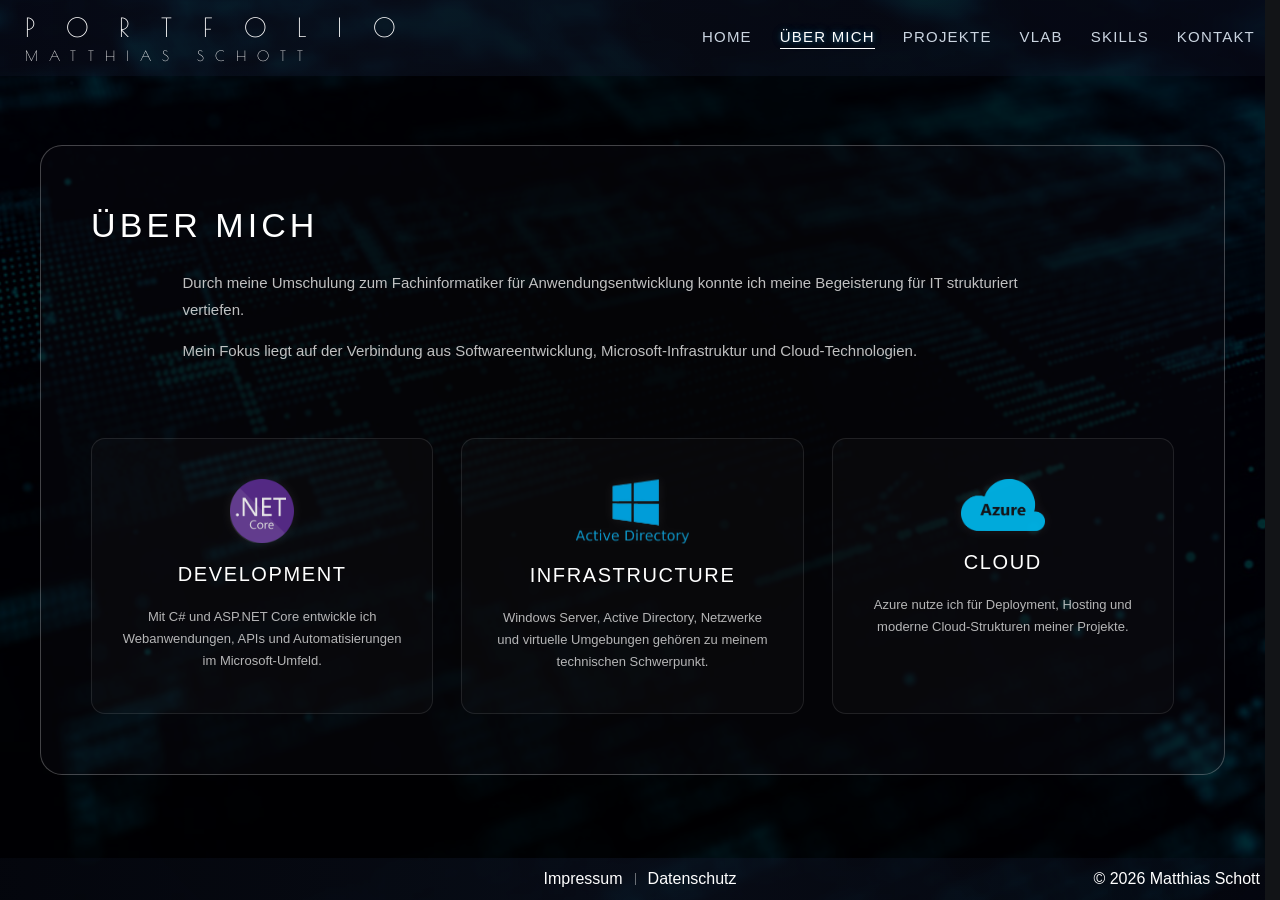
==== about.html @ 9d6e3c80 "test: fix icon issue" ====
<!DOCTYPE html>
<html lang="de">
<head>
    <meta charset="UTF-8">

    <meta name="viewport" content="width=device-width, initial-scale=1.0">

    <meta name="description" content="Portfolio von Matthias Schott">

    <link rel="stylesheet" href="CSS/style.css">

    <link rel="preload" href="Images/bg.jpg" as="image" fetchpriority="high">
    <link rel="icon" href="Images/favicon.ico">

    <title>Portfolio – Matthias Schott</title>
</head>

<body class="landing">

<header class="top-bar">

    <div class="title">
        Portfolio
        <span>Matthias Schott</span>
    </div>

    <nav class="main-nav">
        <a href="index.html">Home</a>
        <a href="about.html" class="active">Über mich</a>
        <a href="projects.html">Projekte</a>
        <a href="vlab.html">vLab</a>
        <a href="skills.html">Skills</a>
        <a href="contact.html">Kontakt</a>
    </nav>

</header>

<main class="about-section">

    <!-- HAUPT-CARD -->
    <section class="about-main-card hero-content">

        <!-- INTRO -->
        <div class="about-intro">

            <h1 class="about-title">
                Über mich
            </h1>

            <p class="about-text">
                Durch meine Umschulung zum Fachinformatiker
                für Anwendungsentwicklung konnte ich meine
                Begeisterung für IT strukturiert vertiefen.
            </p>

            <p class="about-text">
                Mein Fokus liegt auf der Verbindung aus
                Softwareentwicklung, Microsoft-Infrastruktur
                und Cloud-Technologien.
            </p>

        </div>

        <!-- 3 CARDS -->
        <div class="about-grid">

            <!-- DEVELOPMENT -->
            <div class="about-card">

                <img src="Images/NetCore.svg"
                     alt="ASP.NET Core"
                     class="logo logo-aspnet">

                <h2>Development</h2>

                <p>
                    Mit C# und ASP.NET Core entwickle ich
                    Webanwendungen, APIs und Automatisierungen
                    im Microsoft-Umfeld.
                </p>

            </div>

            <!-- INFRASTRUCTURE -->
            <div class="about-card">

                <img src="Images/ActiveDirectory.svg"
                     alt="Windows Server"
                     class="logo logo-ad">

                <h2>Infrastructure</h2>

                <p>
                    Windows Server, Active Directory,
                    Netzwerke und virtuelle Umgebungen
                    gehören zu meinem technischen Schwerpunkt.
                </p>

            </div>

            <!-- CLOUD -->
            <div class="about-card">

                <img src="Images/Azure.svg"
                     alt="Azure"
                     class="logo logo-azure">

                <h2>Cloud</h2>

                <p>
                    Azure nutze ich für Deployment,
                    Hosting und moderne Cloud-Strukturen
                    meiner Projekte.
                </p>

            </div>

        </div>

    </section>

</main>

<footer class="bottom-bar">

    <div></div>

    <div class="footer-links">
        <a href="impressum.html">Impressum</a>
        <span class="divider"></span>
        <a href="datenschutz.html">Datenschutz</a>
    </div>

    <div class="footer-right">© 2026 Matthias Schott</div>

</footer>

</body>
</html>
---- CSS/style.css ----
@font-face {
    font-family: "Poiret One";
    src: url("../fonts/PoiretOne-Regular.ttf") format("truetype");
    font-weight: 400;
    font-style: normal;
}

* {
    box-sizing: border-box;
    margin: 0;
    padding: 0;
}

/* =========================
   GLOBAL
========================= */

html {
    scrollbar-gutter: stable;
    -webkit-text-size-adjust: 100%;
}

html,
body {
    background-color: #121417;
}

body {
    font-family: Arial, sans-serif;
    min-height: 100vh;

    color: #ffffff;
    position: relative;

    isolation: isolate;
}

body::before {
    content: "";

    position: fixed;
    inset: 0;

    background:
        radial-gradient(
            circle at center,
            rgba(0, 0, 0, 0.94) 0%,
            rgba(0, 0, 0, 0.9) 20%,
            rgba(0, 0, 0, 0.72) 50%,
            rgba(0, 0, 0, 0.4) 100%
        ),
        url("../Images/bg.jpg");

    background-size: cover;
    background-position: center;
    background-repeat: no-repeat;
    animation:
    bg-fade 1s ease forwards,
    bg-zoom 1s ease-in-out forwards;
    z-index: -1;
}
@keyframes bg-zoom {
    0% {
        transform: scale(1);
    }
    
    100% {
        transform: scale(1.02);
    }
}
@keyframes bg-fade {
    from {
        filter: brightness(0.05);
    }

    to {
        filter: brightness(0.4);
    }
}

/* =========================
   HEADER
========================= */

.top-bar {
    position: fixed;
    top: 0;
    left: 0;
    width: 100%;

    padding: 12px 25px;

    background: linear-gradient(
        to right,
        rgba(15, 23, 42, 0.35) 0%,
        rgba(15, 23, 42, 0.42) 10%,
        rgba(15, 23, 42, 0.48) 30%,
        rgba(15, 23, 42, 0.42) 50%,
        rgba(15, 23, 42, 0.35) 80%
    );

    display: flex;
    align-items: center;
    
    z-index: 10;
}

.title {
    font-family: "Poiret One", sans-serif;
    font-weight: 300;

    color: #ffffff;

    font-size: clamp(18px, 2vw, 36px);
    letter-spacing: 1.2em;
    text-transform: uppercase;

    -webkit-font-smoothing: antialiased;
    text-rendering: optimizeLegibility;
}

.title span {
    display: block;
    font-size: 14px;
    letter-spacing: 0.8em;
    margin-top: 6px;
}

/* =========================
   NAVIGATION
========================= */

.main-nav {
    text-transform: uppercase;
    margin-left: auto;
    display: flex;
    gap: 28px;
}

.main-nav a {
    position: relative;

    color: #cbd5e1;
    text-decoration: none;

    font-size: 15px;
    letter-spacing: 0.08em;

    padding-bottom: 4px;

    transition: color 0.25s ease, text-shadow 0.25s ease;
}

.main-nav a::after {
    content: "";
    position: absolute;
    left: 0;
    bottom: 0;

    width: 0%;
    height: 1px;

    background: #ffffff;

    transition: width 0.35s ease;
}

.main-nav a:hover {
    color: #ffffff;
}

.main-nav a:hover::after {
    width: 100%;
}

.main-nav a.active {
    color: #ffffff;

    text-shadow:
        0 0 4px rgba(56, 189, 248, 0.35),
        0 0 10px rgba(56, 189, 248, 0.25),
        0 0 18px rgba(56, 189, 248, 0.15);
}

.main-nav a.active::after {
    width: 100%;
}

/* =========================
   HERO
========================= */

body.landing {
    display: flex;
    justify-content: center;
    align-items: center;
}

.hero-section {
    width: 100%;
    min-height: 100vh;
    flex-direction: column;
    display: flex;
    justify-content: center;
    align-items: center;

    padding: 120px 20px 100px;
    
}

.hero-content {
    width: 100%;
    max-width: 850px;

    display: flex;
    justify-content: space-between;
    align-items: stretch;
    gap: 3rem;

    padding: 55px 40px;

    background: rgba(20, 24, 31, 0.2);
    backdrop-filter: blur(1px);
    border: 1px solid rgba(255, 255, 255, 0.25);
    
    border-radius: 22px;
    
}

.hero-left,
.hero-right {
    flex: 1;
}

.hero-left {
    display: flex;
    flex-direction: column;
    align-items: center;
    gap: 12px;
    text-align: center;
    justify-content: flex-start;
}

.hero-right {
    display: flex;
    flex-direction: column;
    align-items: center;
    justify-content: center;
}

.hero-divider {
    width: 1px;
    min-height: 260px;

    background: linear-gradient(
        to bottom,
        rgba(56, 189, 248, 0.18),
        rgba(56, 189, 248, 0.45),
        rgba(56, 189, 248, 0.7),
        rgba(56, 189, 248, 0.45),
        rgba(56, 189, 248, 0.18)
    );

    box-shadow:
        0 0 10px rgba(56, 189, 248, 0.4),
        0 0 18px rgba(56, 189, 248, 0.2);
}

/* =========================
   IMAGE / NAME
========================= */

.profile-image {
    width: 180px;
    height: 180px;

    object-fit: cover;

    border: 1px solid rgba(255, 255, 255, 0.25);
    border-radius: 8%;

    margin-bottom: 5px;

    
}

.hero-name {
    /*font-family: "Poiret One", sans-serif;*/
    font-family: "Segoe UI", Arial, sans-serif;

    font-size: clamp(12px, 3vw, 18px);
    font-weight: 100;

    letter-spacing: 0.18em;
    text-transform: uppercase;

    color: white;
    text-shadow:
        0 0 4px rgba(255,255,255,0.12);

    margin-bottom: 10;
}

/* =========================
   IHK BLOCK
========================= */

.ihk-title {
    margin: 18px 0;
}

.ihk-topline {
    display: flex;
    justify-content: center;
    align-items: baseline;
    gap: 10px;
}

.ihk-badge {
    font-family: "Segoe UI", Arial, sans-serif;
    font-style: italic;
    font-weight: 500;

    color: #16a34a;
    font-size: 18px;
}

.ihk-main {
    font-size: 15px;
    font-weight: 200;
    letter-spacing: 0.3em;
}

.ihk-divider {
    width: 100%;
    max-width: 600px;

    height: 1px;

    margin: 6px auto 10px;

    background: linear-gradient(
        to right,
        transparent,
        rgba(255,255,255,0.65),
        rgba(255,255,255,0.9),
        rgba(255,255,255,0.65),
        transparent
    );
}

.ihk-subtitle {
    text-align: center;
    font-weight: 80;
    font-size: 10px;
    letter-spacing: 0.42em;
    text-transform: uppercase;
}

.hero-text {
    margin-top: 10px;
}

/* =========================
   HERO BRANDING
========================= */

.hero-branding {
    margin-top: 22px;

    display: flex;
    flex-direction: column;
    align-items: center;

    gap: 18px;

    text-align: center;
}

/* =========================
   Hauptbezeichnung
========================= */

.hero-role {
    font-size: 22px;
    font-weight: 300;

    line-height: 1.4;
    letter-spacing: 0.16em;
    text-transform: uppercase;

    color: #ffffff;

    text-shadow:
        0 0 10px rgba(255,255,255,0.08);
}

/* =========================
   Tech Stack
========================= */

.hero-stack {
    max-width: 440px;

    font-size: 12px;
    line-height: 1.8;

    letter-spacing: 0.12em;
    text-transform: uppercase;

    color: rgba(255,255,255,0.62);
}



/* =========================
    NEWSLETTER
============================*/

.newsletter-preview {
    margin-top: 80px;

    display: flex;
    flex-direction: column;
    align-items: center;

    gap: 18px;
}

.newsletter-header {
    display: flex;
    align-items: center;
    gap: 12px;
}

.newsletter-icon {
    width: 32px;
    height: 32px;

    filter: brightness(0) invert(1);

    opacity: 0.9;
}

.newsletter-title {
    font-size: 15px;
    letter-spacing: 0.14em;
    text-transform: uppercase;

    color: #ffffff;
}

.newsletter-description {
    max-width: 420px;

    text-align: center;

    font-size: 15px;
    line-height: 1.7;

    color: rgba(255,255,255,0.65);
}

.newsletter-button {
    padding: 12px 28px;

    border: 1px solid rgba(255,255,255,0.14);
    border-radius: 10px;

    background: rgba(255,255,255,0.03);

    color: #ffffff;

    text-decoration: none;
    text-transform: uppercase;

    font-size: 13px;
    letter-spacing: 0.14em;

    transition:
        transform 0.25s ease,
        background 0.25s ease,
        border-color 0.25s ease,
        box-shadow 0.25s ease;
}

.newsletter-button:hover {
    

    background: rgba(255,255,255,0.06);

    border-color: rgba(56, 189, 248, 0.45);

    box-shadow:
        0 0 18px rgba(56, 189, 248, 0.14);
}

.newsletter-button:active {
    transform: scale(0.98);

    background: rgba(56, 189, 248, 0.18);

    border-color: rgba(56, 189, 248, 0.85);

    box-shadow:
        0 0 22px rgba(56, 189, 248, 0.28),
        inset 0 0 12px rgba(56, 189, 248, 0.18);
}



/* =========================
   FOOTER
========================= */

.bottom-bar {
    position: fixed;
    bottom: 0;
    left: 0;
    width: 100%;

    padding: 12px 20px;

    display: grid;
    grid-template-columns: 1fr auto 1fr;
    align-items: center;

    background: linear-gradient(
        to right,
        rgba(15, 23, 42, 0.25) 0%,
        rgba(15, 23, 42, 0.5) 50%,
        rgba(15, 23, 42, 0.25) 100%
    );
}

.footer-links {
    justify-self: center;
    display: flex;
    align-items: center;
    gap: 12px;
}

.footer-links a {
    color: #ffffff;
    text-decoration: none;
}

.divider {
    width: 1px;
    height: 12px;
    background: rgba(255,255,255,0.4);
}

.footer-right {
    justify-self: end;
    color: #ffffff;
}

/* =========================
   LEGAL
========================= */

body.legal {
    min-height: 100vh;
    display: flex;
    flex-direction: column;
}

.legal-wrapper {
    flex: 1;

    display: flex;
    flex-direction: column;
    align-items: center;
    justify-content: center;

    padding: 140px 20px 100px;
    gap: 18px;
}

.legal-content {
    max-width: 650px;
    width: 100%;

    padding: 32px;

    font-size: 13px;
    line-height: 1.6;

    text-align: center;

    background: rgba(20, 24, 31, 0.5);
    backdrop-filter: blur(2px);

    border: 2px solid rgba(255,255,255,0.12);
    border-radius: 14px;

    color: #ffffff;

    box-shadow: 0 10px 35px rgba(0, 0, 0, 0.4);
}

.legal-content h1 {
    margin-bottom: 18px;
}

.legal-content p {
    margin-bottom: 12px;
}

.back-link {
    color: rgba(255,255,255,0.7);
    text-decoration: none;
}

.back-link:hover {
    color: #ffffff;
}

/* =========================
   TABLET
========================= */

@media (max-width: 768px) {

    .hero-content {
        flex-direction: column;
        text-align: center;
        padding: 30px 20px;
    }

    .hero-right {
        margin-top: 20px;
    }

    .hero-divider {
        display: none;
    }

    .profile-image {
        width: 140px;
        height: 140px;
    }

    .main-nav {
        margin-left: 0;
        justify-content: center;
        flex-wrap: wrap;
        gap: 16px;
    }
}

/* =========================
   SMARTPHONE
========================= */

@media (max-width: 480px) {

    body {
        background-attachment: scroll;
    }

    .top-bar {
        padding: 10px 12px;
        flex-direction: column;
        gap: 8px;
        align-items: flex-start;
    }

    .hero-section {
        padding: 100px 10px 80px;
    }

    .hero-content {
        padding: 20px 14px;
        border-radius: 16px;
        flex-direction: column-reverse;
    }

    .hero-divider {
        display: none;
    }

    .profile-image {
        width: 110px;
        height: 110px;
    }

    .ihk-main {
        font-size: 20px;
    }

    .ihk-subtitle {
        font-size: 12px;
        letter-spacing: 0.25em;
    }

    .bottom-bar {
        padding: 10px;
        grid-template-columns: 1fr;
        text-align: center;
        gap: 6px;
    }

    .footer-right {
        justify-self: center;
    }
}





/* =========================
   ABOUT SECTION WRAPPER
========================= */

.about-section {
    width: 100%;
    padding: 140px 40px 120px;

    display: flex;
    justify-content: center;
}

/* =========
   MAIN CARD 
=========== */

.about-main-card {
    width: 100%;
    max-width: 1400px;

    padding: 60px 50px;

    display: flex;
    flex-direction: column;

    gap: 60px;
}

/* =========================
   INTRO
========================= */

.about-intro {
    text-align: left;
}

.about-title {
    font-size: 34px;
    font-weight: 300;
    text-align: left;
    letter-spacing: 0.12em;
    text-transform: uppercase;

    margin-bottom: 24px;
}

.about-text {
    max-width: 900px;
    text-align: left;
    margin: 0 auto 14px auto;

    font-size: 15px;
    line-height: 1.8;

    color: rgba(255,255,255,0.75);
}

/* =========================
   GRID
========================= */

.about-grid {
    display: grid;

    grid-template-columns: repeat(3, 1fr);

    gap: 28px;
}

/* =========================
   CARD
========================= */

.about-card {
    padding: 40px 28px;

    display: flex;
    flex-direction: column;
    align-items: center;

    text-align: center;

    gap: 20px;

    background: rgba(255,255,255,0.02);
    border: 1px solid rgba(255,255,255,0.10);
    border-radius: 14px;

    transition: transform 0.25s ease, border-color 0.25s ease;
}

.about-card:hover {
    transform: translateY(-4px);

    border-color: rgba(56, 189, 248, 0.35);
}



/* =========================
   CARD TEXT
========================= */

.about-card h2 {
    font-size: 20px;
    font-weight: 300;

    letter-spacing: 0.08em;
    text-transform: uppercase;
}

.about-card p {
    font-size: 13px;
    line-height: 1.7;

    color: rgba(255,255,255,0.70);
}

/* =========================
   RESPONSIVE
========================= */

@media (max-width: 900px) {

    .about-grid {
        grid-template-columns: 1fr;
    }

    .about-main-card {
        padding: 40px 20px;
    }
}


/*===============================
   LOGOS (GLOBAL COMPONENT)
=================================*/

/* =========================
   Base Logo (für ALLE Seiten)
========================= */
.logo {
    object-fit: contain;

    transition:
        opacity 0.25s ease,
        transform 0.25s ease,
        filter 0.25s ease;
}

/* =========================
   HERO Layout (Index)
========================= */
.hero-logos {
    display: flex;
    align-items: center;
    justify-content: center;

    gap: 30px;
    margin-top: 4px;
}

/* Hero-spezifische Optik */
.hero-logos .logo {
    opacity: 0.78;
}

/* =========================
   ABOUT Kontext
========================= */
.about-card .logo {
    /*width: 80px;*/
    opacity: 0.9;

    filter: drop-shadow(0 0 6px rgba(255, 255, 255, 0.08));
}

/* =========================
   Einzelne Logos (Asset-Tuning)
========================= */

/* ASP.NET Core */
.logo-aspnet {
    width: 64px;
}

/* Active Directory */
.logo-ad {
    width: 115px;
    opacity: 0.88;
}

/* Azure */
.logo-azure {
    width: 84px;
    opacity: 0.82;
}

/* =========================
   Hover (global korrekt)
========================= */
.logo:hover {
    opacity: 1;
    filter: drop-shadow(0 0 10px rgba(56, 189, 248, 0.22));
}
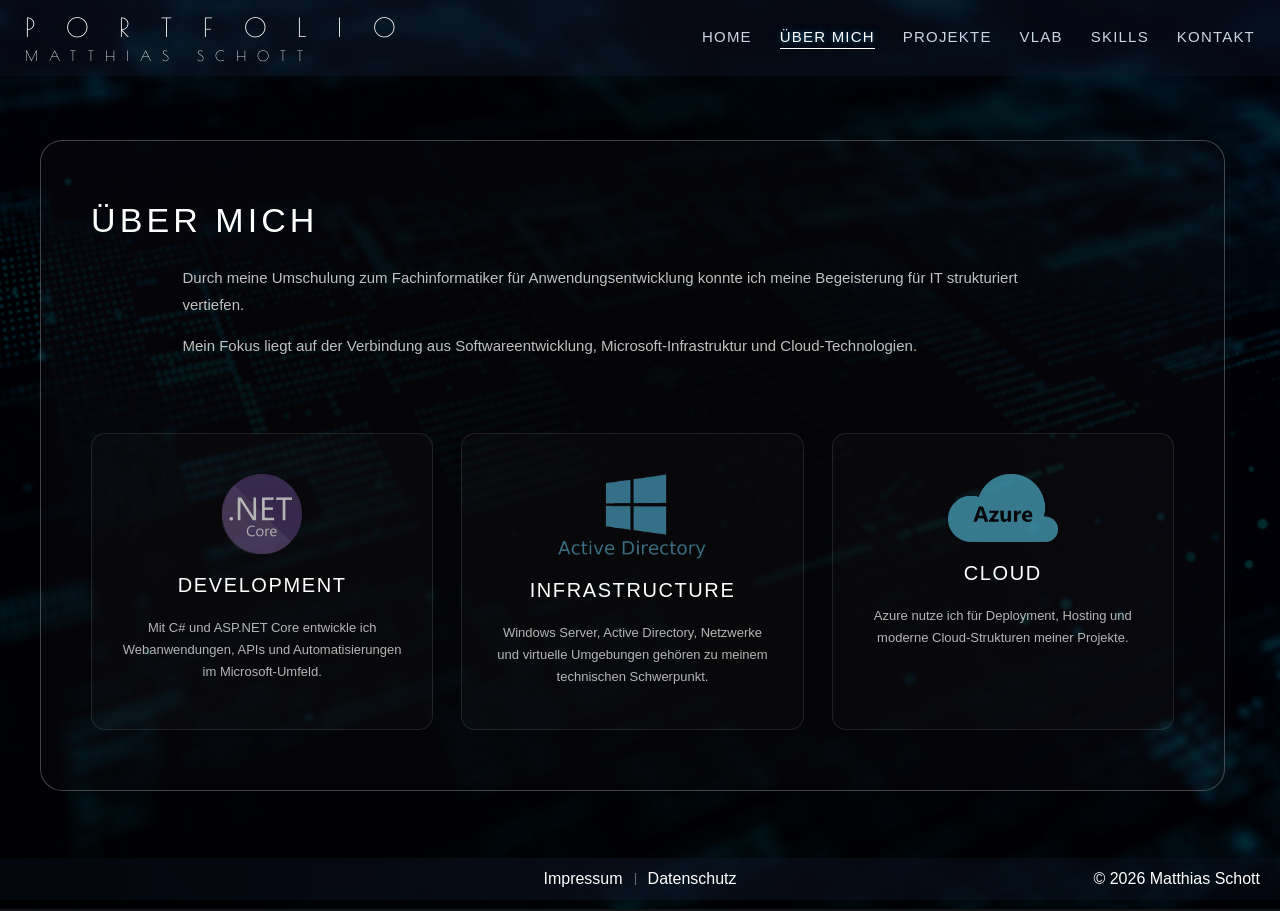
==== commit ca2e1404: "test: fix icon issue" ====
--- a/about.html
+++ b/about.html
@@ -69,7 +69,7 @@
 
                 <img src="Images/NetCore.svg"
                      alt="ASP.NET Core"
-                     class="logo logo-aspnet">
+                     class="logo about-logo logo-aspnet">
 
                 <h2>Development</h2>
 
@@ -86,7 +86,7 @@
 
                 <img src="Images/ActiveDirectory.svg"
                      alt="Windows Server"
-                     class="logo logo-ad">
+                     class="logo about-logo logo-ad">
 
                 <h2>Infrastructure</h2>
 
@@ -103,7 +103,7 @@
 
                 <img src="Images/Azure.svg"
                      alt="Azure"
-                     class="logo logo-azure">
+                     class="logo about-logo logo-azure">
 
                 <h2>Cloud</h2>
 
--- a/CSS/style.css
+++ b/CSS/style.css
@@ -852,8 +852,21 @@
 /* =========================
    Base Logo (für ALLE Seiten)
 ========================= */
+.hero-logos {
+    display: flex;
+    align-items: center;
+    justify-content: center;
+    gap: 30px;
+    margin-top: 4px;
+}
+
+
 .logo {
     object-fit: contain;
+    width: calc(var(--logo-size) * var(--logo-scale, 1));
+    height: auto;
+    opacity: 0.7;
+    filter: grayscale(50%);
 
     transition:
         opacity 0.25s ease,
@@ -861,32 +874,22 @@
         filter 0.25s ease;
 }
 
-/* =========================
-   HERO Layout (Index)
-========================= */
-.hero-logos {
-    display: flex;
-    align-items: center;
-    justify-content: center;
-
-    gap: 30px;
-    margin-top: 4px;
-}
-
-/* Hero-spezifische Optik */
-.hero-logos .logo {
-    opacity: 0.78;
-}
-
-/* =========================
-   ABOUT Kontext
-========================= */
-.about-card .logo {
-    /*width: 80px;*/
-    opacity: 0.9;
-
-    filter: drop-shadow(0 0 6px rgba(255, 255, 255, 0.08));
-}
+.hero-logo {
+    --logo-size: 60px;
+    
+
+    
+}
+.about-logo {
+    --logo-size: 100px;
+    
+
+    
+}
+
+
+
+
 
 /* =========================
    Einzelne Logos (Asset-Tuning)
@@ -894,19 +897,18 @@
 
 /* ASP.NET Core */
 .logo-aspnet {
-    width: 64px;
+    --logo-scale: 0.8;
+
 }
 
 /* Active Directory */
 .logo-ad {
-    width: 115px;
-    opacity: 0.88;
+    --logo-scale: 1.5;
 }
 
 /* Azure */
 .logo-azure {
-    width: 84px;
-    opacity: 0.82;
+    --logo-scale: 1.1;
 }
 
 /* =========================
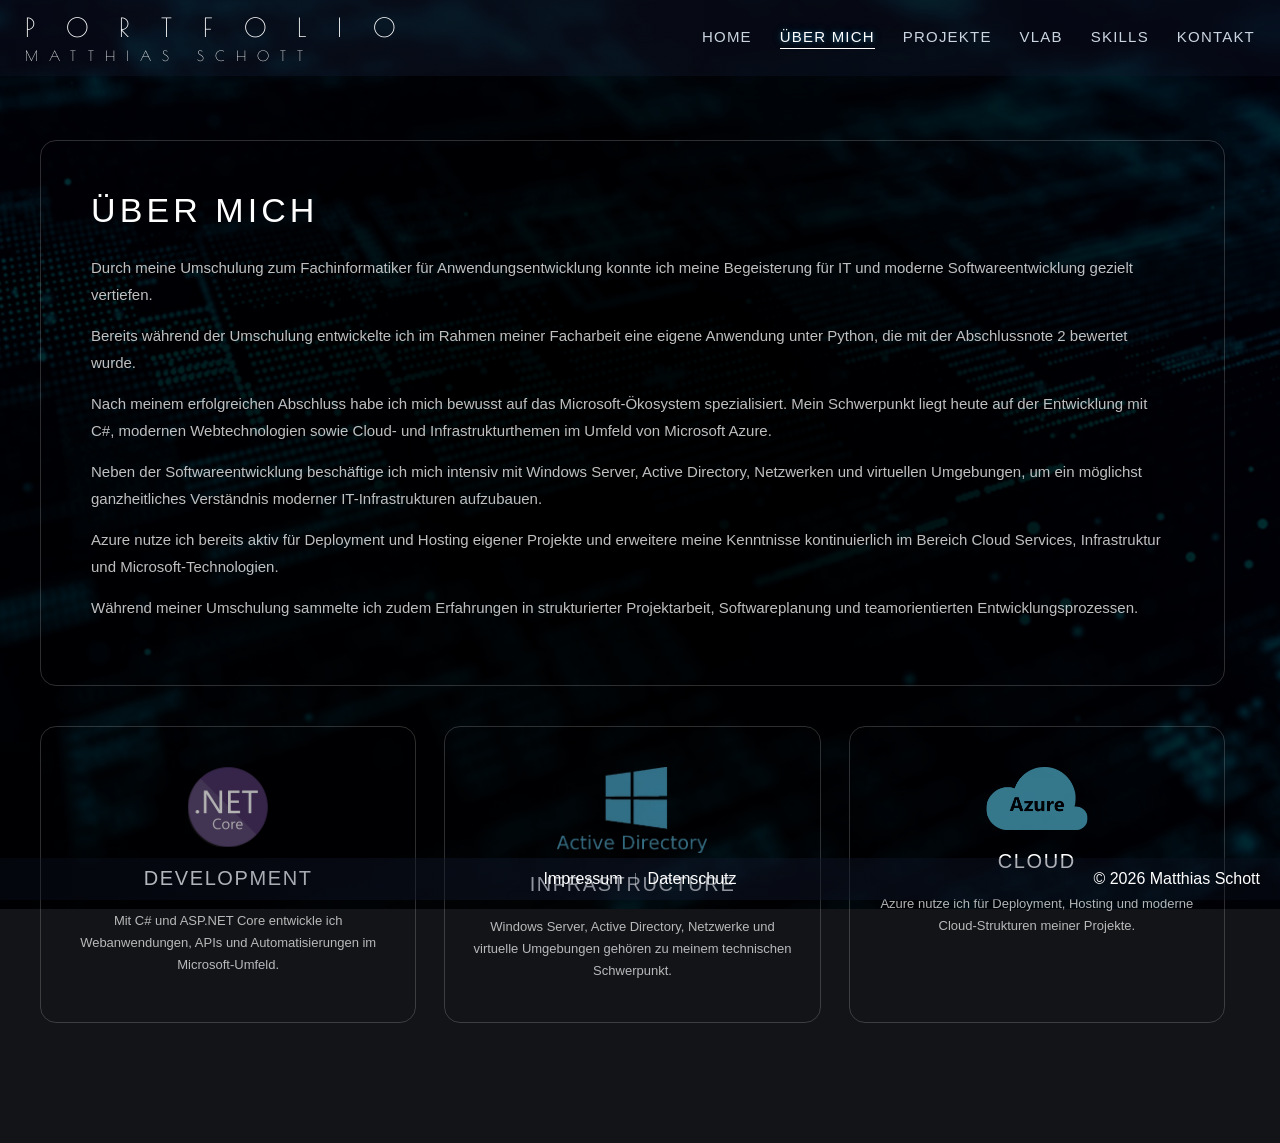
==== commit 32949013: "fix: icon bug feat: improve about.html layout feat: improve glass style css" ====
--- a/about.html
+++ b/about.html
@@ -37,35 +37,66 @@
 
 <main class="about-section">
 
-    <!-- HAUPT-CARD -->
-    <section class="about-main-card hero-content">
+    <div class="about-container">
 
-        <!-- INTRO -->
-        <div class="about-intro">
+        <!-- INTRO CARD -->
+        <section class="about-intro-card glass">
 
-            <h1 class="about-title">
-                Über mich
-            </h1>
+            <div class="about-intro">
 
-            <p class="about-text">
-                Durch meine Umschulung zum Fachinformatiker
-                für Anwendungsentwicklung konnte ich meine
-                Begeisterung für IT strukturiert vertiefen.
-            </p>
+                <h1 class="about-title">
+                    Über mich
+                </h1>
 
-            <p class="about-text">
-                Mein Fokus liegt auf der Verbindung aus
-                Softwareentwicklung, Microsoft-Infrastruktur
-                und Cloud-Technologien.
-            </p>
+                <p class="about-text">
+                    Durch meine Umschulung zum Fachinformatiker für
+                    Anwendungsentwicklung konnte ich meine Begeisterung
+                    für IT und moderne Softwareentwicklung gezielt vertiefen.
+                </p>
 
-        </div>
+                <p class="about-text">
+                    Bereits während der Umschulung entwickelte ich im Rahmen
+                    meiner Facharbeit eine eigene Anwendung unter Python,
+                    die mit der Abschlussnote 2 bewertet wurde.
+                </p>
 
-        <!-- 3 CARDS -->
-        <div class="about-grid">
+                <p class="about-text">
+                    Nach meinem erfolgreichen Abschluss habe ich mich bewusst
+                    auf das Microsoft-Ökosystem spezialisiert. Mein Schwerpunkt
+                    liegt heute auf der Entwicklung mit C#, modernen
+                    Webtechnologien sowie Cloud- und Infrastrukturthemen
+                    im Umfeld von Microsoft Azure.
+                </p>
+
+                <p class="about-text">
+                    Neben der Softwareentwicklung beschäftige ich mich intensiv
+                    mit Windows Server, Active Directory, Netzwerken und
+                    virtuellen Umgebungen, um ein möglichst ganzheitliches
+                    Verständnis moderner IT-Infrastrukturen aufzubauen.
+                </p>
+
+                <p class="about-text">
+                    Azure nutze ich bereits aktiv für Deployment und Hosting
+                    eigener Projekte und erweitere meine Kenntnisse
+                    kontinuierlich im Bereich Cloud Services, Infrastruktur
+                    und Microsoft-Technologien.
+                </p>
+
+                <p class="about-text">
+                    Während meiner Umschulung sammelte ich zudem Erfahrungen
+                    in strukturierter Projektarbeit, Softwareplanung und
+                    teamorientierten Entwicklungsprozessen.
+                </p>
+
+            </div>
+
+        </section>
+
+        <!-- TECH CARDS -->
+        <section class="about-grid">
 
             <!-- DEVELOPMENT -->
-            <div class="about-card">
+            <div class="about-card glass">
 
                 <img src="Images/NetCore.svg"
                      alt="ASP.NET Core"
@@ -82,7 +113,7 @@
             </div>
 
             <!-- INFRASTRUCTURE -->
-            <div class="about-card">
+            <div class="about-card glass">
 
                 <img src="Images/ActiveDirectory.svg"
                      alt="Windows Server"
@@ -99,7 +130,7 @@
             </div>
 
             <!-- CLOUD -->
-            <div class="about-card">
+            <div class="about-card glass">
 
                 <img src="Images/Azure.svg"
                      alt="Azure"
@@ -115,9 +146,9 @@
 
             </div>
 
-        </div>
+        </section>
 
-    </section>
+    </div>
 
 </main>
 
@@ -131,7 +162,9 @@
         <a href="datenschutz.html">Datenschutz</a>
     </div>
 
-    <div class="footer-right">© 2026 Matthias Schott</div>
+    <div class="footer-right">
+        © 2026 Matthias Schott
+    </div>
 
 </footer>
 
--- a/CSS/style.css
+++ b/CSS/style.css
@@ -219,8 +219,8 @@
 
     padding: 55px 40px;
 
-    background: rgba(20, 24, 31, 0.2);
-    backdrop-filter: blur(1px);
+    /*background: rgba(20, 24, 31, 0.2);
+    backdrop-filter: blur(1px);*/
     border: 1px solid rgba(255, 255, 255, 0.25);
     
     border-radius: 22px;
@@ -795,7 +795,7 @@
 
     gap: 20px;
 
-    background: rgba(255,255,255,0.02);
+    /*background: rgba(255,255,255,0.02);*/
     border: 1px solid rgba(255,255,255,0.10);
     border-radius: 14px;
 
@@ -917,4 +917,73 @@
 .logo:hover {
     opacity: 1;
     filter: drop-shadow(0 0 10px rgba(56, 189, 248, 0.22));
+}
+
+/*Überarbeitung der About-Seite*/
+/* =========================
+   ABOUT CONTAINER
+========================= */
+
+.about-container {
+    width: 100%;
+    max-width: 1400px;
+
+    display: flex;
+    flex-direction: column;
+
+    gap: 40px;
+}
+
+/* =========================
+   INTRO CARD
+========================= */
+
+.about-intro-card {
+    width: 100%;
+    max-width: 1400px;
+
+    padding: 50px 50px;
+}
+
+/* =========================
+   ABOUT TEXT
+========================= */
+
+.about-text {
+    max-width: 100%;
+}
+
+/* Klasse Glas für allg. Eigenschaft für Cards die diesen Effekt haben sollen*/
+.glass {
+    /*background: rgba(20, 24, 31, 0.2);*/
+    backdrop-filter: blur(0.0px);
+    -webkit-backdrop-filter: blur(0.0px);
+
+    border: 1px solid rgba(255, 255, 255, 0.18);
+    border-radius: 16px;
+
+    transition:
+        backdrop-filter 0.35s ease,
+        background 0.35s ease,
+        border-color 0.35s ease,
+        box-shadow 0.35s ease,
+        transform 0.25s ease;
+}
+.glass:hover {
+    backdrop-filter: blur(4px);
+    -webkit-backdrop-filter: blur(4px);
+
+    background: rgba(20, 24, 31, 0.32);
+
+    border-color: rgba(56, 189, 248, 0.25);
+
+    box-shadow:
+        0 0 18px rgba(56, 189, 248, 0.10);
+
+    
+}
+.glass:hover .logo {
+    opacity: 1;
+    filter: grayscale(0%) brightness(1.2) drop-shadow(0 0 10px rgba(56, 189, 248, 0.25));
+    /*transform: scale(1.05);*/
 }
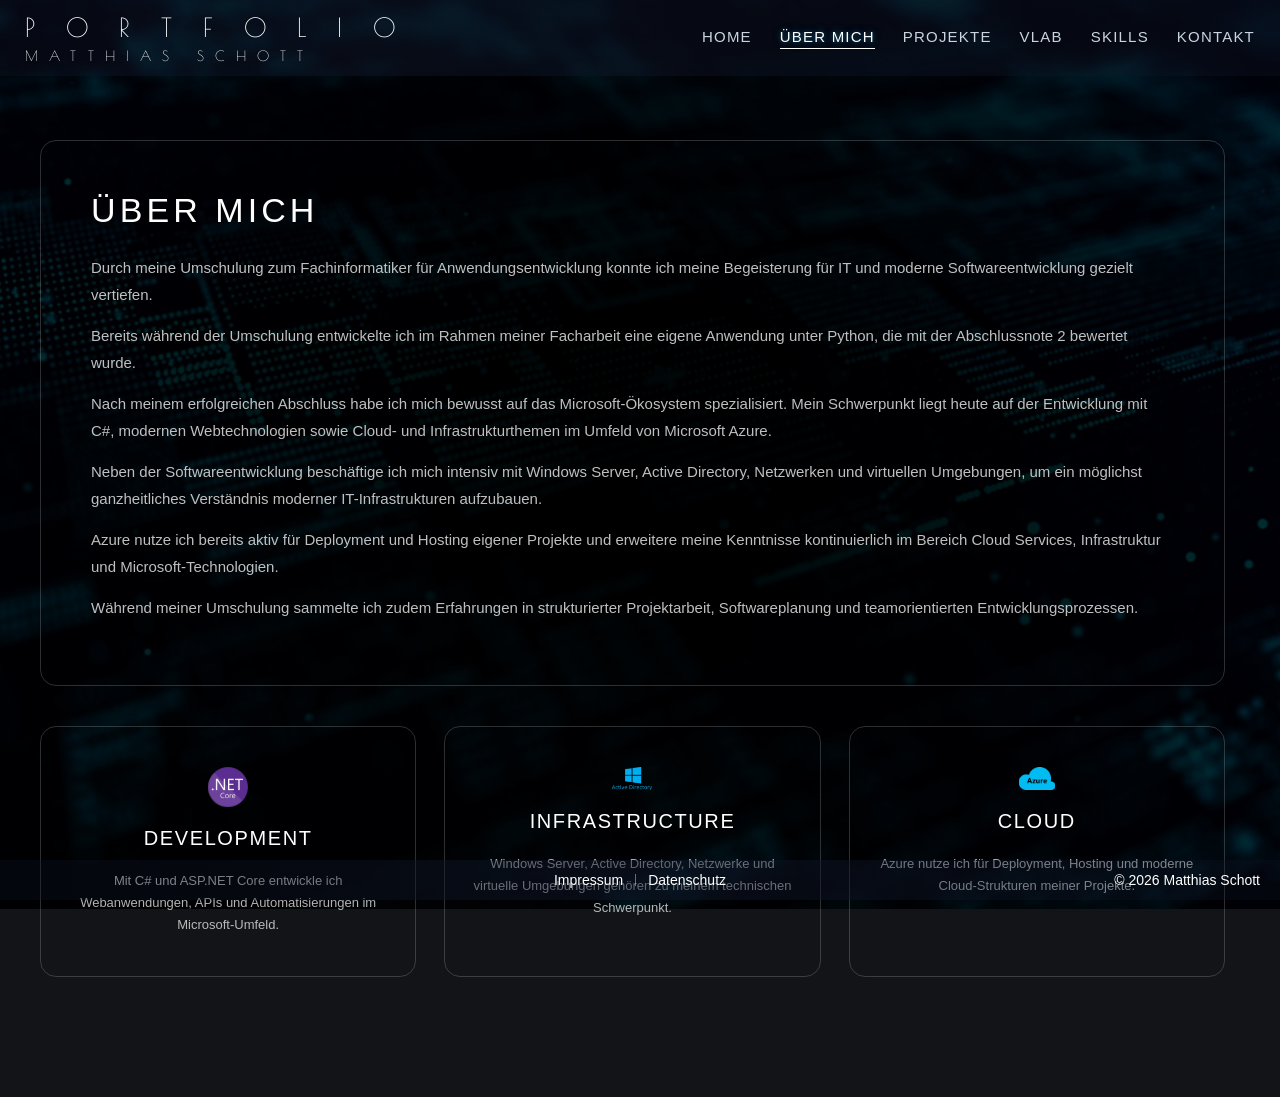
==== commit 6d2a7446: "fix: switch to lowercase" ====
--- a/about.html
+++ b/about.html
@@ -9,8 +9,8 @@
 
     <link rel="stylesheet" href="CSS/style.css">
 
-    <link rel="preload" href="Images/bg.jpg" as="image" fetchpriority="high">
-    <link rel="icon" href="Images/favicon.ico">
+    <link rel="preload" href="images/bg.jpg" as="image" fetchpriority="high">
+    <link rel="icon" href="images/favicon.ico">
 
     <title>Portfolio – Matthias Schott</title>
 </head>
@@ -96,9 +96,10 @@
         <section class="about-grid">
 
             <!-- DEVELOPMENT -->
-            <div class="about-card glass">
+            <a href="develop.html" class="about-card glass">
+            <!--div class="about-card glass"-->
 
-                <img src="Images/NetCore.svg"
+                <img src="images/NetCore.svg"
                      alt="ASP.NET Core"
                      class="logo about-logo logo-aspnet">
 
@@ -110,12 +111,14 @@
                     im Microsoft-Umfeld.
                 </p>
 
-            </div>
+            <!--div-->
+            </a>
 
             <!-- INFRASTRUCTURE -->
-            <div class="about-card glass">
+            <a href="infrastructure.html" class="about-card glass">
+            <!--div class="about-card glass"-->
 
-                <img src="Images/ActiveDirectory.svg"
+                <img src="images/ActiveDirectory.svg"
                      alt="Windows Server"
                      class="logo about-logo logo-ad">
 
@@ -127,12 +130,14 @@
                     gehören zu meinem technischen Schwerpunkt.
                 </p>
 
-            </div>
+            <!--div-->
+            </a>
 
             <!-- CLOUD -->
-            <div class="about-card glass">
+            <a href="cloud.html" class="about-card glass">
+            <!--div class="about-card glass"-->
 
-                <img src="Images/Azure.svg"
+                <img src="images/Azure.svg"
                      alt="Azure"
                      class="logo about-logo logo-azure">
 
@@ -144,7 +149,8 @@
                     meiner Projekte.
                 </p>
 
-            </div>
+            <!--/div-->
+            </a>
 
         </section>
 
--- a/CSS/style.css
+++ b/CSS/style.css
@@ -28,7 +28,7 @@
 body {
     font-family: Arial, sans-serif;
     min-height: 100vh;
-
+    font-size: 14px;
     color: #ffffff;
     position: relative;
 
@@ -279,7 +279,7 @@
     border: 1px solid rgba(255, 255, 255, 0.25);
     border-radius: 8%;
 
-    margin-bottom: 5px;
+    margin-bottom: 20px;
 
     
 }
@@ -808,6 +808,12 @@
     border-color: rgba(56, 189, 248, 0.35);
 }
 
+/* links inh den aboutcards ohne Linkunterstreichung*/
+a.about-card {
+    text-decoration: none;
+    color: inherit;
+}
+
 
 
 /* =========================
@@ -829,6 +835,8 @@
     color: rgba(255,255,255,0.70);
 }
 
+
+
 /* =========================
    RESPONSIVE
 ========================= */
@@ -859,20 +867,29 @@
     gap: 30px;
     margin-top: 4px;
 }
+/*nur zum testen*/
+.hero-logos img{
+    border:1px solid red;
+}
 
 
 .logo {
     object-fit: contain;
-    width: calc(var(--logo-size) * var(--logo-scale, 1));
+    /*width: calc(var(--logo-size) * var(--logo-scale, 1));*/
+    width: 40px;
     height: auto;
-    opacity: 0.7;
-    filter: grayscale(50%);
-
-    transition:
+    /*opacity: 0.7;*/
+    /*filter: grayscale(50%);*/
+    filter: none !important;
+    /*transition:
         opacity 0.25s ease,
         transform 0.25s ease,
-        filter 0.25s ease;
-}
+        filter 0.25s ease;*/
+
+
+   
+}
+
 
 .hero-logo {
     --logo-size: 60px;
@@ -916,7 +933,7 @@
 ========================= */
 .logo:hover {
     opacity: 1;
-    filter: drop-shadow(0 0 10px rgba(56, 189, 248, 0.22));
+    /*filter: drop-shadow(0 0 10px rgba(56, 189, 248, 0.22));*/
 }
 
 /*Überarbeitung der About-Seite*/
@@ -986,4 +1003,12 @@
     opacity: 1;
     filter: grayscale(0%) brightness(1.2) drop-shadow(0 0 10px rgba(56, 189, 248, 0.25));
     /*transform: scale(1.05);*/
-}+}
+
+
+/* Backlink*/
+.back-link {
+    align-self: center;
+}
+
+
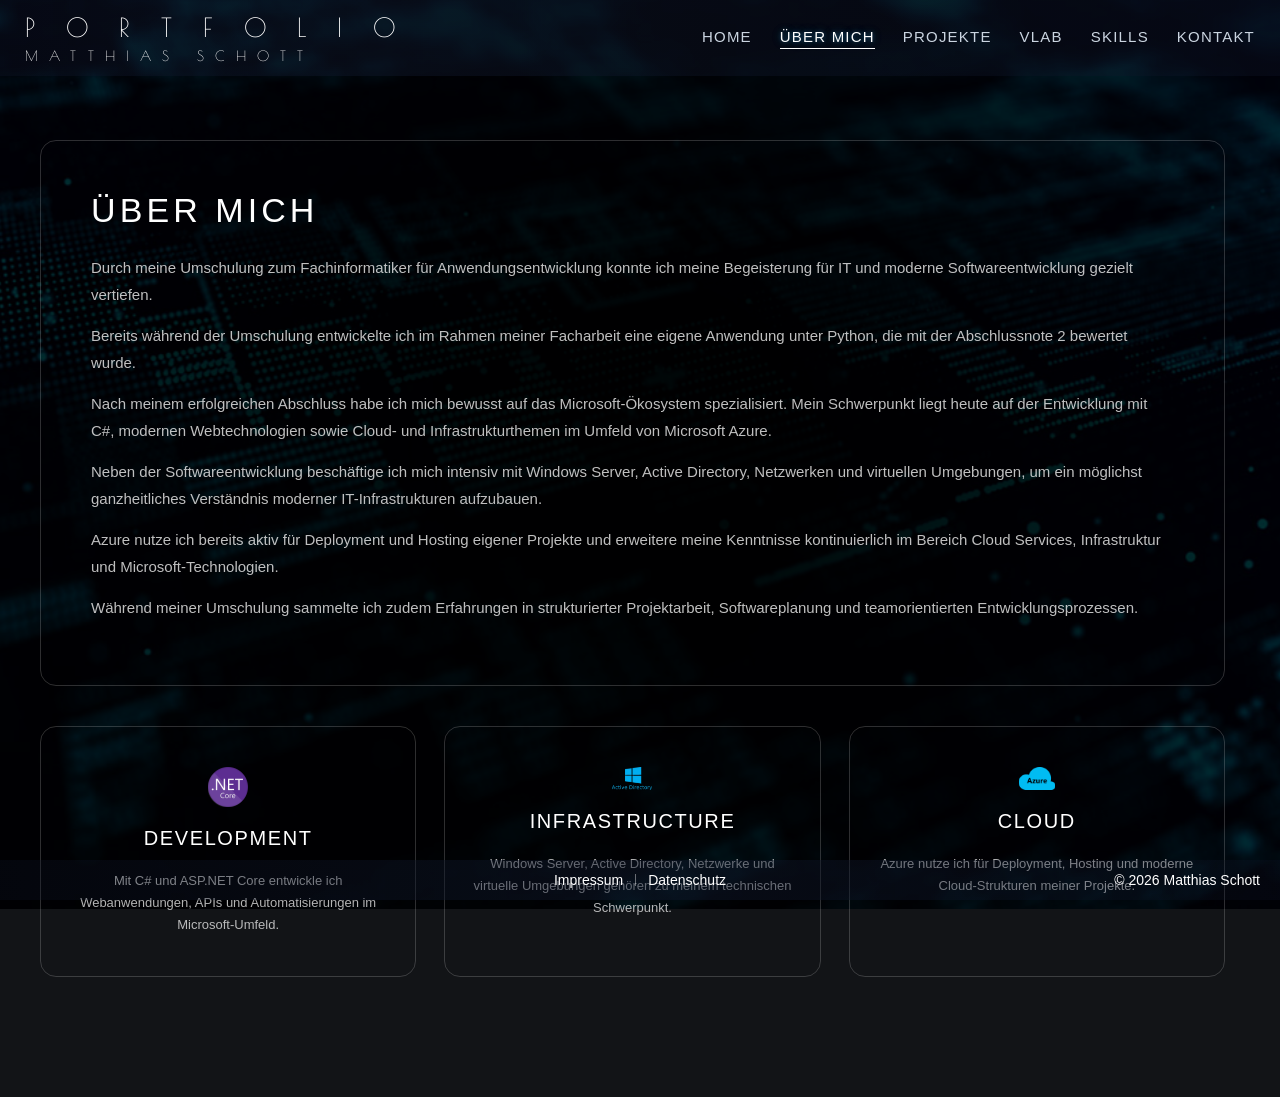
==== commit d9add991: "fix: lowercase bug or icon bug ?" ====
--- a/about.html
+++ b/about.html
@@ -7,7 +7,7 @@
 
     <meta name="description" content="Portfolio von Matthias Schott">
 
-    <link rel="stylesheet" href="CSS/style.css">
+    <link rel="stylesheet" href="css/style.css">
 
     <link rel="preload" href="images/bg.jpg" as="image" fetchpriority="high">
     <link rel="icon" href="images/favicon.ico">
@@ -99,7 +99,7 @@
             <a href="develop.html" class="about-card glass">
             <!--div class="about-card glass"-->
 
-                <img src="images/NetCore.svg"
+                <img src="images/netcore.svg"
                      alt="ASP.NET Core"
                      class="logo about-logo logo-aspnet">
 
@@ -118,7 +118,7 @@
             <a href="infrastructure.html" class="about-card glass">
             <!--div class="about-card glass"-->
 
-                <img src="images/ActiveDirectory.svg"
+                <img src="images/active-directory.png"
                      alt="Windows Server"
                      class="logo about-logo logo-ad">
 
@@ -137,7 +137,7 @@
             <a href="cloud.html" class="about-card glass">
             <!--div class="about-card glass"-->
 
-                <img src="images/Azure.svg"
+                <img src="images/azure.svg"
                      alt="Azure"
                      class="logo about-logo logo-azure">
 
--- a/css/style.css
+++ b/css/style.css
@@ -0,0 +1,1014 @@
+@font-face {
+    font-family: "Poiret One";
+    src: url("../fonts/PoiretOne-Regular.ttf") format("truetype");
+    font-weight: 400;
+    font-style: normal;
+}
+
+* {
+    box-sizing: border-box;
+    margin: 0;
+    padding: 0;
+}
+
+/* =========================
+   GLOBAL
+========================= */
+
+html {
+    scrollbar-gutter: stable;
+    -webkit-text-size-adjust: 100%;
+}
+
+html,
+body {
+    background-color: #121417;
+}
+
+body {
+    font-family: Arial, sans-serif;
+    min-height: 100vh;
+    font-size: 14px;
+    color: #ffffff;
+    position: relative;
+
+    isolation: isolate;
+}
+
+body::before {
+    content: "";
+
+    position: fixed;
+    inset: 0;
+
+    background:
+        radial-gradient(
+            circle at center,
+            rgba(0, 0, 0, 0.94) 0%,
+            rgba(0, 0, 0, 0.9) 20%,
+            rgba(0, 0, 0, 0.72) 50%,
+            rgba(0, 0, 0, 0.4) 100%
+        ),
+        url("../images/bg.jpg");
+
+    background-size: cover;
+    background-position: center;
+    background-repeat: no-repeat;
+    animation:
+    bg-fade 1s ease forwards,
+    bg-zoom 1s ease-in-out forwards;
+    z-index: -1;
+}
+@keyframes bg-zoom {
+    0% {
+        transform: scale(1);
+    }
+    
+    100% {
+        transform: scale(1.02);
+    }
+}
+@keyframes bg-fade {
+    from {
+        filter: brightness(0.05);
+    }
+
+    to {
+        filter: brightness(0.4);
+    }
+}
+
+/* =========================
+   HEADER
+========================= */
+
+.top-bar {
+    position: fixed;
+    top: 0;
+    left: 0;
+    width: 100%;
+
+    padding: 12px 25px;
+
+    background: linear-gradient(
+        to right,
+        rgba(15, 23, 42, 0.35) 0%,
+        rgba(15, 23, 42, 0.42) 10%,
+        rgba(15, 23, 42, 0.48) 30%,
+        rgba(15, 23, 42, 0.42) 50%,
+        rgba(15, 23, 42, 0.35) 80%
+    );
+
+    display: flex;
+    align-items: center;
+    
+    z-index: 10;
+}
+
+.title {
+    font-family: "Poiret One", sans-serif;
+    font-weight: 300;
+
+    color: #ffffff;
+
+    font-size: clamp(18px, 2vw, 36px);
+    letter-spacing: 1.2em;
+    text-transform: uppercase;
+
+    -webkit-font-smoothing: antialiased;
+    text-rendering: optimizeLegibility;
+}
+
+.title span {
+    display: block;
+    font-size: 14px;
+    letter-spacing: 0.8em;
+    margin-top: 6px;
+}
+
+/* =========================
+   NAVIGATION
+========================= */
+
+.main-nav {
+    text-transform: uppercase;
+    margin-left: auto;
+    display: flex;
+    gap: 28px;
+}
+
+.main-nav a {
+    position: relative;
+
+    color: #cbd5e1;
+    text-decoration: none;
+
+    font-size: 15px;
+    letter-spacing: 0.08em;
+
+    padding-bottom: 4px;
+
+    transition: color 0.25s ease, text-shadow 0.25s ease;
+}
+
+.main-nav a::after {
+    content: "";
+    position: absolute;
+    left: 0;
+    bottom: 0;
+
+    width: 0%;
+    height: 1px;
+
+    background: #ffffff;
+
+    transition: width 0.35s ease;
+}
+
+.main-nav a:hover {
+    color: #ffffff;
+}
+
+.main-nav a:hover::after {
+    width: 100%;
+}
+
+.main-nav a.active {
+    color: #ffffff;
+
+    text-shadow:
+        0 0 4px rgba(56, 189, 248, 0.35),
+        0 0 10px rgba(56, 189, 248, 0.25),
+        0 0 18px rgba(56, 189, 248, 0.15);
+}
+
+.main-nav a.active::after {
+    width: 100%;
+}
+
+/* =========================
+   HERO
+========================= */
+
+body.landing {
+    display: flex;
+    justify-content: center;
+    align-items: center;
+}
+
+.hero-section {
+    width: 100%;
+    min-height: 100vh;
+    flex-direction: column;
+    display: flex;
+    justify-content: center;
+    align-items: center;
+
+    padding: 120px 20px 100px;
+    
+}
+
+.hero-content {
+    width: 100%;
+    max-width: 850px;
+
+    display: flex;
+    justify-content: space-between;
+    align-items: stretch;
+    gap: 3rem;
+
+    padding: 55px 40px;
+
+    /*background: rgba(20, 24, 31, 0.2);
+    backdrop-filter: blur(1px);*/
+    border: 1px solid rgba(255, 255, 255, 0.25);
+    
+    border-radius: 22px;
+    
+}
+
+.hero-left,
+.hero-right {
+    flex: 1;
+}
+
+.hero-left {
+    display: flex;
+    flex-direction: column;
+    align-items: center;
+    gap: 12px;
+    text-align: center;
+    justify-content: flex-start;
+}
+
+.hero-right {
+    display: flex;
+    flex-direction: column;
+    align-items: center;
+    justify-content: center;
+}
+
+.hero-divider {
+    width: 1px;
+    min-height: 260px;
+
+    background: linear-gradient(
+        to bottom,
+        rgba(56, 189, 248, 0.18),
+        rgba(56, 189, 248, 0.45),
+        rgba(56, 189, 248, 0.7),
+        rgba(56, 189, 248, 0.45),
+        rgba(56, 189, 248, 0.18)
+    );
+
+    box-shadow:
+        0 0 10px rgba(56, 189, 248, 0.4),
+        0 0 18px rgba(56, 189, 248, 0.2);
+}
+
+/* =========================
+   IMAGE / NAME
+========================= */
+
+.profile-image {
+    width: 180px;
+    height: 180px;
+
+    object-fit: cover;
+
+    border: 1px solid rgba(255, 255, 255, 0.25);
+    border-radius: 8%;
+
+    margin-bottom: 20px;
+
+    
+}
+
+.hero-name {
+    /*font-family: "Poiret One", sans-serif;*/
+    font-family: "Segoe UI", Arial, sans-serif;
+
+    font-size: clamp(12px, 3vw, 18px);
+    font-weight: 100;
+
+    letter-spacing: 0.18em;
+    text-transform: uppercase;
+
+    color: white;
+    text-shadow:
+        0 0 4px rgba(255,255,255,0.12);
+
+    margin-bottom: 10;
+}
+
+/* =========================
+   IHK BLOCK
+========================= */
+
+.ihk-title {
+    margin: 18px 0;
+}
+
+.ihk-topline {
+    display: flex;
+    justify-content: center;
+    align-items: baseline;
+    gap: 10px;
+}
+
+.ihk-badge {
+    font-family: "Segoe UI", Arial, sans-serif;
+    font-style: italic;
+    font-weight: 500;
+
+    color: #16a34a;
+    font-size: 18px;
+}
+
+.ihk-main {
+    font-size: 15px;
+    font-weight: 200;
+    letter-spacing: 0.3em;
+}
+
+.ihk-divider {
+    width: 100%;
+    max-width: 600px;
+
+    height: 1px;
+
+    margin: 6px auto 10px;
+
+    background: linear-gradient(
+        to right,
+        transparent,
+        rgba(255,255,255,0.65),
+        rgba(255,255,255,0.9),
+        rgba(255,255,255,0.65),
+        transparent
+    );
+}
+
+.ihk-subtitle {
+    text-align: center;
+    font-weight: 80;
+    font-size: 10px;
+    letter-spacing: 0.42em;
+    text-transform: uppercase;
+}
+
+.hero-text {
+    margin-top: 10px;
+}
+
+/* =========================
+   HERO BRANDING
+========================= */
+
+.hero-branding {
+    margin-top: 22px;
+
+    display: flex;
+    flex-direction: column;
+    align-items: center;
+
+    gap: 18px;
+
+    text-align: center;
+}
+
+/* =========================
+   Hauptbezeichnung
+========================= */
+
+.hero-role {
+    font-size: 22px;
+    font-weight: 300;
+
+    line-height: 1.4;
+    letter-spacing: 0.16em;
+    text-transform: uppercase;
+
+    color: #ffffff;
+
+    text-shadow:
+        0 0 10px rgba(255,255,255,0.08);
+}
+
+/* =========================
+   Tech Stack
+========================= */
+
+.hero-stack {
+    max-width: 440px;
+
+    font-size: 12px;
+    line-height: 1.8;
+
+    letter-spacing: 0.12em;
+    text-transform: uppercase;
+
+    color: rgba(255,255,255,0.62);
+}
+
+
+
+/* =========================
+    NEWSLETTER
+============================*/
+
+.newsletter-preview {
+    margin-top: 80px;
+
+    display: flex;
+    flex-direction: column;
+    align-items: center;
+
+    gap: 18px;
+}
+
+.newsletter-header {
+    display: flex;
+    align-items: center;
+    gap: 12px;
+}
+
+.newsletter-icon {
+    width: 32px;
+    height: 32px;
+
+    filter: brightness(0) invert(1);
+
+    opacity: 0.9;
+}
+
+.newsletter-title {
+    font-size: 15px;
+    letter-spacing: 0.14em;
+    text-transform: uppercase;
+
+    color: #ffffff;
+}
+
+.newsletter-description {
+    max-width: 420px;
+
+    text-align: center;
+
+    font-size: 15px;
+    line-height: 1.7;
+
+    color: rgba(255,255,255,0.65);
+}
+
+.newsletter-button {
+    padding: 12px 28px;
+
+    border: 1px solid rgba(255,255,255,0.14);
+    border-radius: 10px;
+
+    background: rgba(255,255,255,0.03);
+
+    color: #ffffff;
+
+    text-decoration: none;
+    text-transform: uppercase;
+
+    font-size: 13px;
+    letter-spacing: 0.14em;
+
+    transition:
+        transform 0.25s ease,
+        background 0.25s ease,
+        border-color 0.25s ease,
+        box-shadow 0.25s ease;
+}
+
+.newsletter-button:hover {
+    
+
+    background: rgba(255,255,255,0.06);
+
+    border-color: rgba(56, 189, 248, 0.45);
+
+    box-shadow:
+        0 0 18px rgba(56, 189, 248, 0.14);
+}
+
+.newsletter-button:active {
+    transform: scale(0.98);
+
+    background: rgba(56, 189, 248, 0.18);
+
+    border-color: rgba(56, 189, 248, 0.85);
+
+    box-shadow:
+        0 0 22px rgba(56, 189, 248, 0.28),
+        inset 0 0 12px rgba(56, 189, 248, 0.18);
+}
+
+
+
+/* =========================
+   FOOTER
+========================= */
+
+.bottom-bar {
+    position: fixed;
+    bottom: 0;
+    left: 0;
+    width: 100%;
+
+    padding: 12px 20px;
+
+    display: grid;
+    grid-template-columns: 1fr auto 1fr;
+    align-items: center;
+
+    background: linear-gradient(
+        to right,
+        rgba(15, 23, 42, 0.25) 0%,
+        rgba(15, 23, 42, 0.5) 50%,
+        rgba(15, 23, 42, 0.25) 100%
+    );
+}
+
+.footer-links {
+    justify-self: center;
+    display: flex;
+    align-items: center;
+    gap: 12px;
+}
+
+.footer-links a {
+    color: #ffffff;
+    text-decoration: none;
+}
+
+.divider {
+    width: 1px;
+    height: 12px;
+    background: rgba(255,255,255,0.4);
+}
+
+.footer-right {
+    justify-self: end;
+    color: #ffffff;
+}
+
+/* =========================
+   LEGAL
+========================= */
+
+body.legal {
+    min-height: 100vh;
+    display: flex;
+    flex-direction: column;
+}
+
+.legal-wrapper {
+    flex: 1;
+
+    display: flex;
+    flex-direction: column;
+    align-items: center;
+    justify-content: center;
+
+    padding: 140px 20px 100px;
+    gap: 18px;
+}
+
+.legal-content {
+    max-width: 650px;
+    width: 100%;
+
+    padding: 32px;
+
+    font-size: 13px;
+    line-height: 1.6;
+
+    text-align: center;
+
+    background: rgba(20, 24, 31, 0.5);
+    backdrop-filter: blur(2px);
+
+    border: 2px solid rgba(255,255,255,0.12);
+    border-radius: 14px;
+
+    color: #ffffff;
+
+    box-shadow: 0 10px 35px rgba(0, 0, 0, 0.4);
+}
+
+.legal-content h1 {
+    margin-bottom: 18px;
+}
+
+.legal-content p {
+    margin-bottom: 12px;
+}
+
+.back-link {
+    color: rgba(255,255,255,0.7);
+    text-decoration: none;
+}
+
+.back-link:hover {
+    color: #ffffff;
+}
+
+/* =========================
+   TABLET
+========================= */
+
+@media (max-width: 768px) {
+
+    .hero-content {
+        flex-direction: column;
+        text-align: center;
+        padding: 30px 20px;
+    }
+
+    .hero-right {
+        margin-top: 20px;
+    }
+
+    .hero-divider {
+        display: none;
+    }
+
+    .profile-image {
+        width: 140px;
+        height: 140px;
+    }
+
+    .main-nav {
+        margin-left: 0;
+        justify-content: center;
+        flex-wrap: wrap;
+        gap: 16px;
+    }
+}
+
+/* =========================
+   SMARTPHONE
+========================= */
+
+@media (max-width: 480px) {
+
+    body {
+        background-attachment: scroll;
+    }
+
+    .top-bar {
+        padding: 10px 12px;
+        flex-direction: column;
+        gap: 8px;
+        align-items: flex-start;
+    }
+
+    .hero-section {
+        padding: 100px 10px 80px;
+    }
+
+    .hero-content {
+        padding: 20px 14px;
+        border-radius: 16px;
+        flex-direction: column-reverse;
+    }
+
+    .hero-divider {
+        display: none;
+    }
+
+    .profile-image {
+        width: 110px;
+        height: 110px;
+    }
+
+    .ihk-main {
+        font-size: 20px;
+    }
+
+    .ihk-subtitle {
+        font-size: 12px;
+        letter-spacing: 0.25em;
+    }
+
+    .bottom-bar {
+        padding: 10px;
+        grid-template-columns: 1fr;
+        text-align: center;
+        gap: 6px;
+    }
+
+    .footer-right {
+        justify-self: center;
+    }
+}
+
+
+
+
+
+/* =========================
+   ABOUT SECTION WRAPPER
+========================= */
+
+.about-section {
+    width: 100%;
+    padding: 140px 40px 120px;
+
+    display: flex;
+    justify-content: center;
+}
+
+/* =========
+   MAIN CARD 
+=========== */
+
+.about-main-card {
+    width: 100%;
+    max-width: 1400px;
+
+    padding: 60px 50px;
+
+    display: flex;
+    flex-direction: column;
+
+    gap: 60px;
+}
+
+/* =========================
+   INTRO
+========================= */
+
+.about-intro {
+    text-align: left;
+}
+
+.about-title {
+    font-size: 34px;
+    font-weight: 300;
+    text-align: left;
+    letter-spacing: 0.12em;
+    text-transform: uppercase;
+
+    margin-bottom: 24px;
+}
+
+.about-text {
+    max-width: 900px;
+    text-align: left;
+    margin: 0 auto 14px auto;
+
+    font-size: 15px;
+    line-height: 1.8;
+
+    color: rgba(255,255,255,0.75);
+}
+
+/* =========================
+   GRID
+========================= */
+
+.about-grid {
+    display: grid;
+
+    grid-template-columns: repeat(3, 1fr);
+
+    gap: 28px;
+}
+
+/* =========================
+   CARD
+========================= */
+
+.about-card {
+    padding: 40px 28px;
+
+    display: flex;
+    flex-direction: column;
+    align-items: center;
+
+    text-align: center;
+
+    gap: 20px;
+
+    /*background: rgba(255,255,255,0.02);*/
+    border: 1px solid rgba(255,255,255,0.10);
+    border-radius: 14px;
+
+    transition: transform 0.25s ease, border-color 0.25s ease;
+}
+
+.about-card:hover {
+    transform: translateY(-4px);
+
+    border-color: rgba(56, 189, 248, 0.35);
+}
+
+/* links inh den aboutcards ohne Linkunterstreichung*/
+a.about-card {
+    text-decoration: none;
+    color: inherit;
+}
+
+
+
+/* =========================
+   CARD TEXT
+========================= */
+
+.about-card h2 {
+    font-size: 20px;
+    font-weight: 300;
+
+    letter-spacing: 0.08em;
+    text-transform: uppercase;
+}
+
+.about-card p {
+    font-size: 13px;
+    line-height: 1.7;
+
+    color: rgba(255,255,255,0.70);
+}
+
+
+
+/* =========================
+   RESPONSIVE
+========================= */
+
+@media (max-width: 900px) {
+
+    .about-grid {
+        grid-template-columns: 1fr;
+    }
+
+    .about-main-card {
+        padding: 40px 20px;
+    }
+}
+
+
+/*===============================
+   LOGOS (GLOBAL COMPONENT)
+=================================*/
+
+/* =========================
+   Base Logo (für ALLE Seiten)
+========================= */
+.hero-logos {
+    display: flex;
+    align-items: center;
+    justify-content: center;
+    gap: 30px;
+    margin-top: 4px;
+}
+/*nur zum testen*/
+.hero-logos img{
+    border:1px solid red;
+}
+
+
+.logo {
+    object-fit: contain;
+    /*width: calc(var(--logo-size) * var(--logo-scale, 1));*/
+    width: 40px;
+    height: auto;
+    /*opacity: 0.7;*/
+    /*filter: grayscale(50%);*/
+    filter: none !important;
+    /*transition:
+        opacity 0.25s ease,
+        transform 0.25s ease,
+        filter 0.25s ease;*/
+
+
+   
+}
+
+
+.hero-logo {
+    --logo-size: 60px;
+    
+
+    
+}
+.about-logo {
+    --logo-size: 100px;
+    
+
+    
+}
+
+
+
+
+
+/* =========================
+   Einzelne Logos (Asset-Tuning)
+========================= */
+
+/* ASP.NET Core */
+.logo-aspnet {
+    --logo-scale: 0.8;
+
+}
+
+/* Active Directory */
+.logo-ad {
+    --logo-scale: 1.5;
+}
+
+/* Azure */
+.logo-azure {
+    --logo-scale: 1.1;
+}
+
+/* =========================
+   Hover (global korrekt)
+========================= */
+.logo:hover {
+    opacity: 1;
+    /*filter: drop-shadow(0 0 10px rgba(56, 189, 248, 0.22));*/
+}
+
+/*Überarbeitung der About-Seite*/
+/* =========================
+   ABOUT CONTAINER
+========================= */
+
+.about-container {
+    width: 100%;
+    max-width: 1400px;
+
+    display: flex;
+    flex-direction: column;
+
+    gap: 40px;
+}
+
+/* =========================
+   INTRO CARD
+========================= */
+
+.about-intro-card {
+    width: 100%;
+    max-width: 1400px;
+
+    padding: 50px 50px;
+}
+
+/* =========================
+   ABOUT TEXT
+========================= */
+
+.about-text {
+    max-width: 100%;
+}
+
+/* Klasse Glas für allg. Eigenschaft für Cards die diesen Effekt haben sollen*/
+.glass {
+    /*background: rgba(20, 24, 31, 0.2);*/
+    backdrop-filter: blur(0.0px);
+    -webkit-backdrop-filter: blur(0.0px);
+
+    border: 1px solid rgba(255, 255, 255, 0.18);
+    border-radius: 16px;
+
+    transition:
+        backdrop-filter 0.35s ease,
+        background 0.35s ease,
+        border-color 0.35s ease,
+        box-shadow 0.35s ease,
+        transform 0.25s ease;
+}
+.glass:hover {
+    backdrop-filter: blur(4px);
+    -webkit-backdrop-filter: blur(4px);
+
+    background: rgba(20, 24, 31, 0.32);
+
+    border-color: rgba(56, 189, 248, 0.25);
+
+    box-shadow:
+        0 0 18px rgba(56, 189, 248, 0.10);
+
+    
+}
+.glass:hover .logo {
+    opacity: 1;
+    filter: grayscale(0%) brightness(1.2) drop-shadow(0 0 10px rgba(56, 189, 248, 0.25));
+    /*transform: scale(1.05);*/
+}
+
+
+/* Backlink*/
+.back-link {
+    align-self: center;
+}
+
+
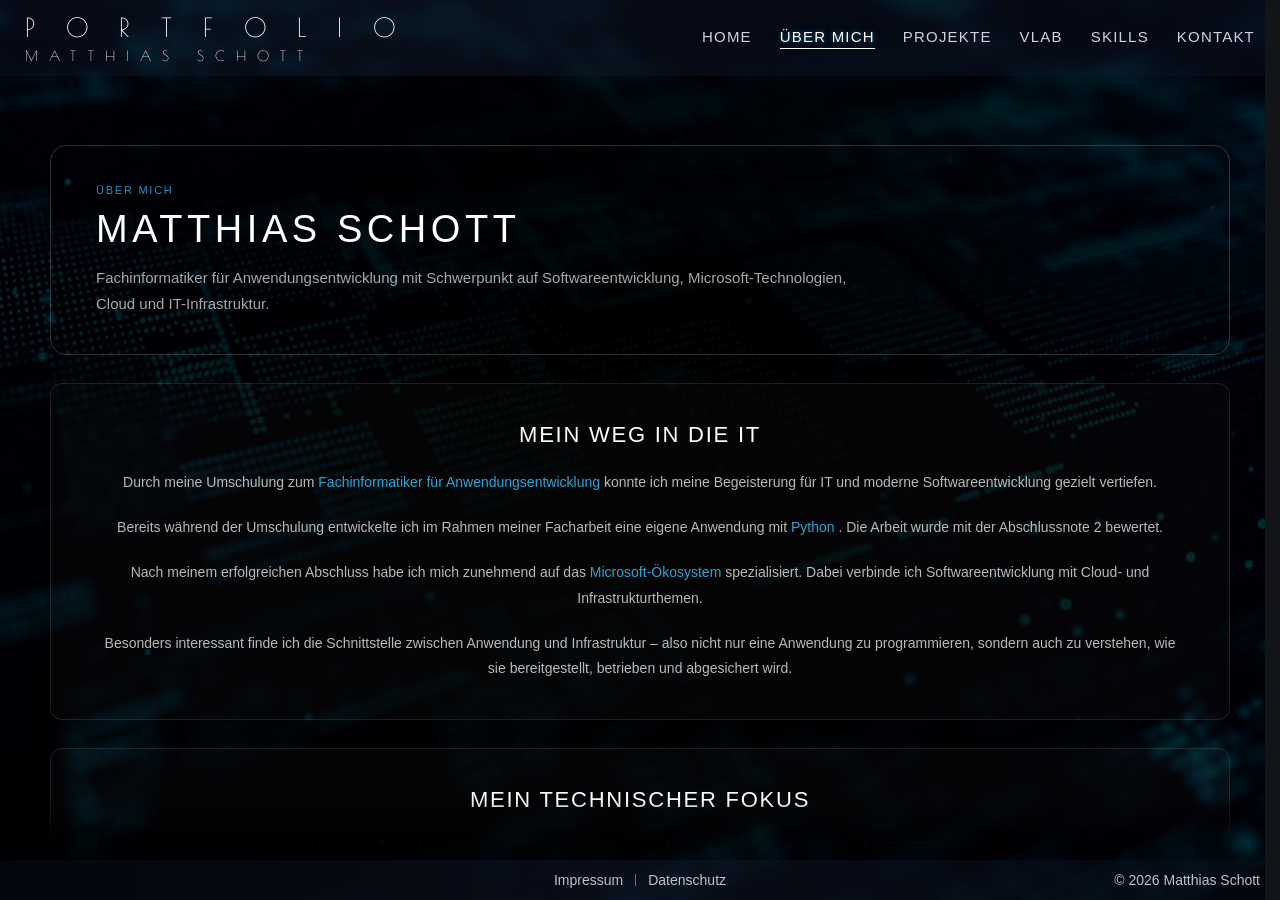
==== commit 6993b94c: "add: skills.html, vlab.html, project portfoliosite to projects, certification documents fix: contact" ====
--- a/about.html
+++ b/about.html
@@ -1,21 +1,37 @@
 <!DOCTYPE html>
 <html lang="de">
+
 <head>
+
     <meta charset="UTF-8">
 
-    <meta name="viewport" content="width=device-width, initial-scale=1.0">
-
-    <meta name="description" content="Portfolio von Matthias Schott">
-
-    <link rel="stylesheet" href="css/style.css">
-
-    <link rel="preload" href="images/bg.jpg" as="image" fetchpriority="high">
-    <link rel="icon" href="images/favicon.ico">
-
-    <title>Portfolio – Matthias Schott</title>
+    <meta name="viewport"
+          content="width=device-width, initial-scale=1.0">
+
+    <meta name="description"
+          content="Über Matthias Schott – Fachinformatiker für Anwendungsentwicklung">
+
+    <link rel="stylesheet"
+          href="css/style.css">
+
+    <link rel="stylesheet"
+          href="css/about.css">
+
+    <link rel="preload"
+          href="images/bg.jpg"
+          as="image"
+          fetchpriority="high">
+
+    <link rel="icon"
+          href="images/favicon.ico">
+
+    <title>Über mich – Matthias Schott</title>
+
 </head>
 
+
 <body class="landing">
+
 
 <header class="top-bar">
 
@@ -24,149 +40,437 @@
         <span>Matthias Schott</span>
     </div>
 
+
     <nav class="main-nav">
-        <a href="index.html">Home</a>
-        <a href="about.html" class="active">Über mich</a>
-        <a href="projects.html">Projekte</a>
-        <a href="vlab.html">vLab</a>
-        <a href="skills.html">Skills</a>
-        <a href="contact.html">Kontakt</a>
+
+        <a href="index.html">
+            Home
+        </a>
+
+        <a href="about.html"
+           class="active">
+            Über mich
+        </a>
+
+        <a href="projects.html">
+            Projekte
+        </a>
+
+        <a href="vlab.html">
+            vLab
+        </a>
+
+        <a href="skills.html">
+            Skills
+        </a>
+
+        <a href="contact.html">
+            Kontakt
+        </a>
+
     </nav>
 
 </header>
 
-<main class="about-section">
-
-    <div class="about-container">
-
-        <!-- INTRO CARD -->
-        <section class="about-intro-card glass">
-
-            <div class="about-intro">
-
-                <h1 class="about-title">
-                    Über mich
+<div class="scroll-area">
+<main class="about-detail">
+
+
+    <!-- =====================================================
+         HEADER
+    ====================================================== -->
+
+    <section class="about-header glass">
+
+        <div class="about-header-content">
+
+            <div>
+
+                <div class="about-category">
+                    ÜBER MICH
+                </div>
+
+                <h1>
+                    Matthias Schott
                 </h1>
 
-                <p class="about-text">
-                    Durch meine Umschulung zum Fachinformatiker für
-                    Anwendungsentwicklung konnte ich meine Begeisterung
-                    für IT und moderne Softwareentwicklung gezielt vertiefen.
+                <p class="about-subtitle">
+
+                    Fachinformatiker für Anwendungsentwicklung
+                    mit Schwerpunkt auf Softwareentwicklung,
+                    Microsoft-Technologien, Cloud und IT-Infrastruktur.
+
                 </p>
 
-                <p class="about-text">
-                    Bereits während der Umschulung entwickelte ich im Rahmen
-                    meiner Facharbeit eine eigene Anwendung unter Python,
-                    die mit der Abschlussnote 2 bewertet wurde.
+            </div>
+
+        </div>
+
+    </section>
+
+
+
+    <!-- =====================================================
+         PROFIL
+    ====================================================== -->
+
+    <section class="about-card glass">
+
+        <h2>
+            Mein Weg in die IT
+        </h2>
+
+
+        <p>
+            Durch meine Umschulung zum
+            <span class="tech-text">
+                Fachinformatiker für Anwendungsentwicklung
+            </span>
+            konnte ich meine Begeisterung für IT und moderne
+            Softwareentwicklung gezielt vertiefen.
+        </p>
+
+
+        <p>
+            Bereits während der Umschulung entwickelte ich im Rahmen
+            meiner Facharbeit eine eigene Anwendung mit
+            <span class="tech-text">
+                Python
+            </span>.
+            Die Arbeit wurde mit der Abschlussnote 2 bewertet.
+        </p>
+
+
+        <p>
+            Nach meinem erfolgreichen Abschluss habe ich mich
+            zunehmend auf das
+            <span class="tech-text">
+                Microsoft-Ökosystem
+            </span>
+            spezialisiert.
+            Dabei verbinde ich Softwareentwicklung mit
+            Cloud- und Infrastrukturthemen.
+        </p>
+
+
+        <p>
+            Besonders interessant finde ich die Schnittstelle zwischen
+            Anwendung und Infrastruktur – also nicht nur eine Anwendung
+            zu programmieren, sondern auch zu verstehen, wie sie
+            bereitgestellt, betrieben und abgesichert wird.
+        </p>
+
+    </section>
+
+
+
+    <!-- =====================================================
+         TECHNISCHER FOKUS
+    ====================================================== -->
+
+    <section class="about-card glass">
+
+        <h2>
+            Mein technischer Fokus
+        </h2>
+
+
+        <p>
+            Mein aktueller Schwerpunkt liegt auf der Entwicklung
+            moderner Anwendungen mit
+            <span class="tech-text">
+                C#
+            </span>
+            und
+            <span class="tech-text">
+                ASP.NET Core
+            </span>.
+        </p>
+
+
+        <p>
+            Ergänzend beschäftige ich mich mit
+            <span class="tech-text">
+                Microsoft Azure
+            </span>,
+            <span class="tech-text">
+                Azure Functions
+            </span>,
+            Datenbanken und modernen Deployment-Prozessen.
+        </p>
+
+
+        <p>
+            Parallel dazu erweitere ich meine Kenntnisse in
+            <span class="tech-text">
+                Windows Server
+            </span>,
+            <span class="tech-text">
+                Active Directory
+            </span>,
+            Netzwerken und Virtualisierung.
+        </p>
+
+
+        <p>
+            Mein Ziel ist es, langfristig beide Bereiche miteinander
+            zu verbinden: Softwareentwicklung und Administration.
+        </p>
+
+    </section>
+
+
+
+    <!-- =====================================================
+         THEMENBEREICHE
+    ====================================================== -->
+
+    <section class="about-grid">
+
+
+        <!-- =================================================
+             DEVELOPMENT
+        ================================================== -->
+
+        <a href="develop.html"
+           class="about-card about-card-link glass">
+
+            <img src="images/netcore.svg"
+                 alt="ASP.NET Core"
+                 class="logo about-logo logo-aspnet">
+
+
+            <h2>
+                Development
+            </h2>
+
+
+            <p>
+                Mit
+                <span class="tech-text">
+                    C#
+                </span>
+                und
+                <span class="tech-text">
+                    ASP.NET Core
+                </span>
+                entwickle ich Webanwendungen,
+                APIs und Backend-Systeme im
+                Microsoft-Umfeld.
+            </p>
+
+        </a>
+
+
+
+        <!-- =================================================
+             INFRASTRUCTURE
+        ================================================== -->
+
+        <a href="infrastructure.html"
+           class="about-card about-card-link glass">
+
+            <img src="images/active-directory.png"
+                 alt="Windows Server und Active Directory"
+                 class="logo about-logo logo-ad">
+
+
+            <h2>
+                Infrastructure
+            </h2>
+
+
+            <p>
+                Ich beschäftige mich mit
+                <span class="tech-text">
+                    Windows Server
+                </span>,
+                <span class="tech-text">
+                    Active Directory
+                </span>,
+                Netzwerken und virtuellen
+                Umgebungen.
+            </p>
+
+        </a>
+
+
+
+        <!-- =================================================
+             CLOUD
+        ================================================== -->
+
+        <a href="cloud.html"
+           class="about-card about-card-link glass">
+
+            <img src="images/azure.svg"
+                 alt="Microsoft Azure"
+                 class="logo about-logo logo-azure">
+
+
+            <h2>
+                Cloud
+            </h2>
+
+
+            <p>
+                <span class="tech-text">
+                    Microsoft Azure
+                </span>
+                nutze ich für Deployment,
+                Hosting und serverlose
+                Cloud-Anwendungen meiner Projekte.
+            </p>
+
+        </a>
+
+
+    </section>
+
+
+
+    <!-- =====================================================
+         ARBEITSWEISE
+    ====================================================== -->
+
+    <section class="about-card glass">
+
+        <h2>
+            Arbeitsweise
+        </h2>
+
+
+        <div class="about-feature-grid">
+
+
+            <!-- ANALYTISCH -->
+
+            <div class="about-feature">
+
+                <h3>
+                    Analytisch
+                </h3>
+
+                <p>
+                    Probleme strukturiert erfassen,
+                    Ursachen analysieren und
+                    technische Lösungen nachvollziehbar
+                    entwickeln.
                 </p>
 
-                <p class="about-text">
-                    Nach meinem erfolgreichen Abschluss habe ich mich bewusst
-                    auf das Microsoft-Ökosystem spezialisiert. Mein Schwerpunkt
-                    liegt heute auf der Entwicklung mit C#, modernen
-                    Webtechnologien sowie Cloud- und Infrastrukturthemen
-                    im Umfeld von Microsoft Azure.
+            </div>
+
+
+            <!-- LERNORIENTIERT -->
+
+            <div class="about-feature">
+
+                <h3>
+                    Lernorientiert
+                </h3>
+
+                <p>
+                    Neue Technologien praktisch ausprobieren
+                    und Kenntnisse direkt in eigenen Projekten
+                    anwenden.
                 </p>
 
-                <p class="about-text">
-                    Neben der Softwareentwicklung beschäftige ich mich intensiv
-                    mit Windows Server, Active Directory, Netzwerken und
-                    virtuellen Umgebungen, um ein möglichst ganzheitliches
-                    Verständnis moderner IT-Infrastrukturen aufzubauen.
+            </div>
+
+
+            <!-- GANZHEITLICH -->
+
+            <div class="about-feature">
+
+                <h3>
+                    Ganzheitlich
+                </h3>
+
+                <p>
+                    Anwendungen nicht isoliert betrachten,
+                    sondern auch Deployment, Infrastruktur
+                    und Betrieb berücksichtigen.
                 </p>
 
-                <p class="about-text">
-                    Azure nutze ich bereits aktiv für Deployment und Hosting
-                    eigener Projekte und erweitere meine Kenntnisse
-                    kontinuierlich im Bereich Cloud Services, Infrastruktur
-                    und Microsoft-Technologien.
-                </p>
-
-                <p class="about-text">
-                    Während meiner Umschulung sammelte ich zudem Erfahrungen
-                    in strukturierter Projektarbeit, Softwareplanung und
-                    teamorientierten Entwicklungsprozessen.
-                </p>
-
             </div>
 
-        </section>
-
-        <!-- TECH CARDS -->
-        <section class="about-grid">
-
-            <!-- DEVELOPMENT -->
-            <a href="develop.html" class="about-card glass">
-            <!--div class="about-card glass"-->
-
-                <img src="images/netcore.svg"
-                     alt="ASP.NET Core"
-                     class="logo about-logo logo-aspnet">
-
-                <h2>Development</h2>
-
-                <p>
-                    Mit C# und ASP.NET Core entwickle ich
-                    Webanwendungen, APIs und Automatisierungen
-                    im Microsoft-Umfeld.
-                </p>
-
-            <!--div-->
-            </a>
-
-            <!-- INFRASTRUCTURE -->
-            <a href="infrastructure.html" class="about-card glass">
-            <!--div class="about-card glass"-->
-
-                <img src="images/active-directory.png"
-                     alt="Windows Server"
-                     class="logo about-logo logo-ad">
-
-                <h2>Infrastructure</h2>
-
-                <p>
-                    Windows Server, Active Directory,
-                    Netzwerke und virtuelle Umgebungen
-                    gehören zu meinem technischen Schwerpunkt.
-                </p>
-
-            <!--div-->
-            </a>
-
-            <!-- CLOUD -->
-            <a href="cloud.html" class="about-card glass">
-            <!--div class="about-card glass"-->
-
-                <img src="images/azure.svg"
-                     alt="Azure"
-                     class="logo about-logo logo-azure">
-
-                <h2>Cloud</h2>
-
-                <p>
-                    Azure nutze ich für Deployment,
-                    Hosting und moderne Cloud-Strukturen
-                    meiner Projekte.
-                </p>
-
-            <!--/div-->
-            </a>
-
-        </section>
+
+        </div>
+
+    </section>
+
+
+
+    <!-- =====================================================
+         AUSBLICK
+    ====================================================== -->
+
+    <section class="about-card about-outlook glass">
+
+        <h2>
+            Aktueller Ausblick
+        </h2>
+
+
+        <p>
+            Meine eigenen Projekte nutze ich gezielt dazu,
+            meine Kenntnisse kontinuierlich auszubauen.
+            Dabei entstehen Schritt für Schritt Anwendungen,
+            Cloud-Dienste und virtuelle Testumgebungen.
+        </p>
+
+
+        <p>
+            Besonders der Bereich
+            <span class="tech-text">
+                Azure
+            </span>
+            sowie die Verbindung von
+            <span class="tech-text">
+                Softwareentwicklung
+            </span>
+            und
+            <span class="tech-text">
+                IT-Administration
+            </span>
+            soll künftig weiter ausgebaut werden.
+        </p>
+
+
+        <a href="skills.html"
+           class="about-button">
+
+            Zu meinen Skills
+
+        </a>
+
+    </section>
+
+
+</main>
+</div>
+
+
+
+<footer class="bottom-bar">
+
+    <div></div>
+
+
+    <div class="footer-links">
+
+        <a href="impressum.html">
+            Impressum
+        </a>
+
+        <span class="divider"></span>
+
+        <a href="datenschutz.html">
+            Datenschutz
+        </a>
 
     </div>
 
-</main>
-
-<footer class="bottom-bar">
-
-    <div></div>
-
-    <div class="footer-links">
-        <a href="impressum.html">Impressum</a>
-        <span class="divider"></span>
-        <a href="datenschutz.html">Datenschutz</a>
-    </div>
 
     <div class="footer-right">
         © 2026 Matthias Schott
@@ -174,5 +478,6 @@
 
 </footer>
 
+
 </body>
 </html>
--- a/css/style.css
+++ b/css/style.css
@@ -5,15 +5,25 @@
     font-style: normal;
 }
 
+
+/* =========================================================
+   RESET
+========================================================= */
+
 * {
     box-sizing: border-box;
     margin: 0;
     padding: 0;
 }
 
-/* =========================
+
+/* =========================================================
    GLOBAL
-========================= */
+========================================================= */
+
+:root {
+    color-scheme: dark;
+}
 
 html {
     scrollbar-gutter: stable;
@@ -27,13 +37,22 @@
 
 body {
     font-family: Arial, sans-serif;
+
     min-height: 100vh;
+
     font-size: 14px;
     color: #ffffff;
+
     position: relative;
-
     isolation: isolate;
-}
+
+    overflow-x: hidden;
+}
+
+
+/* =========================================================
+   BACKGROUND
+========================================================= */
 
 body::before {
     content: "";
@@ -45,30 +64,38 @@
         radial-gradient(
             circle at center,
             rgba(0, 0, 0, 0.94) 0%,
-            rgba(0, 0, 0, 0.9) 20%,
+            rgba(0, 0, 0, 0.90) 20%,
             rgba(0, 0, 0, 0.72) 50%,
-            rgba(0, 0, 0, 0.4) 100%
+            rgba(0, 0, 0, 0.40) 100%
         ),
         url("../images/bg.jpg");
 
     background-size: cover;
     background-position: center;
     background-repeat: no-repeat;
+
     animation:
-    bg-fade 1s ease forwards,
-    bg-zoom 1s ease-in-out forwards;
+        bg-fade 1s ease forwards,
+        bg-zoom 1s ease-in-out forwards;
+
     z-index: -1;
 }
+
+
 @keyframes bg-zoom {
+
     0% {
         transform: scale(1);
     }
-    
+
     100% {
         transform: scale(1.02);
     }
 }
+
+
 @keyframes bg-fade {
+
     from {
         filter: brightness(0.05);
     }
@@ -78,32 +105,41 @@
     }
 }
 
-/* =========================
+
+/* =========================================================
    HEADER
-========================= */
+========================================================= */
 
 .top-bar {
     position: fixed;
+
     top: 0;
     left: 0;
+
     width: 100%;
 
     padding: 12px 25px;
 
-    background: linear-gradient(
-        to right,
-        rgba(15, 23, 42, 0.35) 0%,
-        rgba(15, 23, 42, 0.42) 10%,
-        rgba(15, 23, 42, 0.48) 30%,
-        rgba(15, 23, 42, 0.42) 50%,
-        rgba(15, 23, 42, 0.35) 80%
-    );
+    background:
+        linear-gradient(
+            to right,
+            rgba(15, 23, 42, 0.35) 0%,
+            rgba(15, 23, 42, 0.42) 10%,
+            rgba(15, 23, 42, 0.48) 30%,
+            rgba(15, 23, 42, 0.42) 50%,
+            rgba(15, 23, 42, 0.35) 80%
+        );
 
     display: flex;
     align-items: center;
-    
+
     z-index: 10;
 }
+
+
+/* =========================================================
+   PORTFOLIO TITLE
+========================================================= */
 
 .title {
     font-family: "Poiret One", sans-serif;
@@ -112,48 +148,66 @@
     color: #ffffff;
 
     font-size: clamp(18px, 2vw, 36px);
+
     letter-spacing: 1.2em;
+
     text-transform: uppercase;
 
     -webkit-font-smoothing: antialiased;
     text-rendering: optimizeLegibility;
 }
 
+
 .title span {
     display: block;
+
     font-size: 14px;
+
     letter-spacing: 0.8em;
+
     margin-top: 6px;
 }
 
-/* =========================
+
+/* =========================================================
    NAVIGATION
-========================= */
+========================================================= */
 
 .main-nav {
     text-transform: uppercase;
+
     margin-left: auto;
-    display: flex;
+
+    display: flex;
+
     gap: 28px;
 }
+
 
 .main-nav a {
     position: relative;
 
     color: #cbd5e1;
+
     text-decoration: none;
 
     font-size: 15px;
+
     letter-spacing: 0.08em;
 
     padding-bottom: 4px;
 
-    transition: color 0.25s ease, text-shadow 0.25s ease;
-}
+    transition:
+        color 0.25s ease,
+        text-shadow 0.25s ease;
+}
+
 
 .main-nav a::after {
     content: "";
+
     position: absolute;
+
     left: 0;
     bottom: 0;
 
@@ -165,13 +219,16 @@
     transition: width 0.35s ease;
 }
 
+
 .main-nav a:hover {
     color: #ffffff;
 }
 
+
 .main-nav a:hover::after {
     width: 100%;
 }
+
 
 .main-nav a.active {
     color: #ffffff;
@@ -182,93 +239,187 @@
         0 0 18px rgba(56, 189, 248, 0.15);
 }
 
+
 .main-nav a.active::after {
     width: 100%;
 }
 
-/* =========================
+
+/* =========================================================
+   GLOBAL SCROLL AREA
+========================================================= */
+
+.scroll-area {
+    position: fixed;
+
+    top: 90px;
+    bottom: 55px;
+
+    left: 0;
+    right: 0;
+
+    overflow-y: auto;
+    overflow-x: hidden;
+
+    padding: 30px 20px;
+
+    -webkit-mask-image:
+        linear-gradient(
+            to bottom,
+            transparent 0px,
+            black 45px,
+            black calc(100% - 45px),
+            transparent 100%
+        );
+
+    mask-image:
+        linear-gradient(
+            to bottom,
+            transparent 0px,
+            black 45px,
+            black calc(100% - 45px),
+            transparent 100%
+        );
+}
+
+
+/* =========================================================
+   GLASS COMPONENT
+========================================================= */
+
+.glass {
+    backdrop-filter: blur(0px);
+    -webkit-backdrop-filter: blur(0px);
+
+    border: 1px solid rgba(255, 255, 255, 0.18);
+
+    border-radius: 16px;
+
+    transition:
+        backdrop-filter 0.35s ease,
+        background 0.35s ease,
+        border-color 0.35s ease,
+        box-shadow 0.35s ease;
+}
+
+
+.glass:hover {
+    backdrop-filter: blur(4px);
+    -webkit-backdrop-filter: blur(4px);
+
+    background: rgba(20, 24, 31, 0.32);
+
+    border-color: rgba(56, 189, 248, 0.25);
+
+    box-shadow:
+        0 0 18px rgba(56, 189, 248, 0.10);
+}
+
+
+/* =========================================================
    HERO
-========================= */
+========================================================= */
 
 body.landing {
     display: flex;
+
     justify-content: center;
     align-items: center;
 }
 
+
 .hero-section {
     width: 100%;
+
     min-height: 100vh;
+
+    display: flex;
+
     flex-direction: column;
-    display: flex;
+
     justify-content: center;
     align-items: center;
 
     padding: 120px 20px 100px;
-    
-}
+}
+
 
 .hero-content {
     width: 100%;
+
     max-width: 850px;
 
     display: flex;
+
     justify-content: space-between;
     align-items: stretch;
+
     gap: 3rem;
 
     padding: 55px 40px;
 
-    /*background: rgba(20, 24, 31, 0.2);
-    backdrop-filter: blur(1px);*/
     border: 1px solid rgba(255, 255, 255, 0.25);
-    
+
     border-radius: 22px;
-    
-}
+}
+
 
 .hero-left,
 .hero-right {
     flex: 1;
 }
 
+
 .hero-left {
     display: flex;
+
     flex-direction: column;
+
     align-items: center;
+
     gap: 12px;
+
     text-align: center;
+
     justify-content: flex-start;
 }
 
+
 .hero-right {
     display: flex;
+
     flex-direction: column;
+
     align-items: center;
+
     justify-content: center;
 }
+
 
 .hero-divider {
     width: 1px;
+
     min-height: 260px;
 
-    background: linear-gradient(
-        to bottom,
-        rgba(56, 189, 248, 0.18),
-        rgba(56, 189, 248, 0.45),
-        rgba(56, 189, 248, 0.7),
-        rgba(56, 189, 248, 0.45),
-        rgba(56, 189, 248, 0.18)
-    );
+    background:
+        linear-gradient(
+            to bottom,
+            rgba(56, 189, 248, 0.18),
+            rgba(56, 189, 248, 0.45),
+            rgba(56, 189, 248, 0.70),
+            rgba(56, 189, 248, 0.45),
+            rgba(56, 189, 248, 0.18)
+        );
 
     box-shadow:
         0 0 10px rgba(56, 189, 248, 0.4),
         0 0 18px rgba(56, 189, 248, 0.2);
 }
 
-/* =========================
-   IMAGE / NAME
-========================= */
+
+/* =========================================================
+   PROFILE IMAGE
+========================================================= */
 
 .profile-image {
     width: 180px;
@@ -277,99 +428,128 @@
     object-fit: cover;
 
     border: 1px solid rgba(255, 255, 255, 0.25);
+
     border-radius: 8%;
 
     margin-bottom: 20px;
-
-    
-}
+}
+
+
+/* =========================================================
+   HERO NAME
+========================================================= */
 
 .hero-name {
-    /*font-family: "Poiret One", sans-serif;*/
     font-family: "Segoe UI", Arial, sans-serif;
 
     font-size: clamp(12px, 3vw, 18px);
+
     font-weight: 100;
 
     letter-spacing: 0.18em;
+
     text-transform: uppercase;
 
     color: white;
+
     text-shadow:
-        0 0 4px rgba(255,255,255,0.12);
-
-    margin-bottom: 10;
-}
-
-/* =========================
-   IHK BLOCK
-========================= */
+        0 0 4px rgba(255, 255, 255, 0.12);
+
+    margin-bottom: 10px;
+}
+
+
+/* =========================================================
+   IHK
+========================================================= */
 
 .ihk-title {
     margin: 18px 0;
 }
 
+
 .ihk-topline {
     display: flex;
+
     justify-content: center;
     align-items: baseline;
+
     gap: 10px;
 }
+
 
 .ihk-badge {
     font-family: "Segoe UI", Arial, sans-serif;
+
     font-style: italic;
+
     font-weight: 500;
 
     color: #16a34a;
+
     font-size: 18px;
 }
+
 
 .ihk-main {
     font-size: 15px;
+
     font-weight: 200;
+
     letter-spacing: 0.3em;
 }
+
 
 .ihk-divider {
     width: 100%;
+
     max-width: 600px;
 
     height: 1px;
 
     margin: 6px auto 10px;
 
-    background: linear-gradient(
-        to right,
-        transparent,
-        rgba(255,255,255,0.65),
-        rgba(255,255,255,0.9),
-        rgba(255,255,255,0.65),
-        transparent
-    );
-}
+    background:
+        linear-gradient(
+            to right,
+            transparent,
+            rgba(255, 255, 255, 0.65),
+            rgba(255, 255, 255, 0.90),
+            rgba(255, 255, 255, 0.65),
+            transparent
+        );
+}
+
 
 .ihk-subtitle {
     text-align: center;
+
     font-weight: 80;
+
     font-size: 10px;
+
     letter-spacing: 0.42em;
+
     text-transform: uppercase;
 }
+
 
 .hero-text {
     margin-top: 10px;
 }
 
-/* =========================
+
+/* =========================================================
    HERO BRANDING
-========================= */
+========================================================= */
 
 .hero-branding {
     margin-top: 22px;
 
     display: flex;
+
     flex-direction: column;
+
     align-items: center;
 
     gap: 18px;
@@ -377,61 +557,138 @@
     text-align: center;
 }
 
-/* =========================
-   Hauptbezeichnung
-========================= */
 
 .hero-role {
     font-size: 22px;
+
     font-weight: 300;
 
     line-height: 1.4;
+
     letter-spacing: 0.16em;
+
     text-transform: uppercase;
 
     color: #ffffff;
 
     text-shadow:
-        0 0 10px rgba(255,255,255,0.08);
-}
-
-/* =========================
-   Tech Stack
-========================= */
+        0 0 10px rgba(255, 255, 255, 0.08);
+}
+
 
 .hero-stack {
     max-width: 440px;
 
     font-size: 12px;
+
     line-height: 1.8;
 
-    letter-spacing: 0.12em;
+    color: rgba(56, 189, 248, 0.75);
+
+    letter-spacing: 0.2em;
+
     text-transform: uppercase;
-
-    color: rgba(255,255,255,0.62);
-}
-
-
-
-/* =========================
-    NEWSLETTER
-============================*/
+}
+
+
+/* =========================================================
+   LOGOS
+========================================================= */
+
+.hero-logos {
+    display: flex;
+
+    align-items: center;
+    justify-content: center;
+
+    gap: 30px;
+
+    margin-top: 4px;
+}
+
+
+.logo {
+    --logo-size: 40px;
+    --logo-scale: 1;
+
+    width: calc(var(--logo-size) * var(--logo-scale));
+
+    height: auto;
+
+    object-fit: contain;
+
+    opacity: 0.7;
+
+    filter: grayscale(50%);
+
+    transition:
+        opacity 0.25s ease,
+        transform 0.25s ease,
+        filter 0.25s ease;
+}
+
+
+.logo:hover {
+    opacity: 1;
+
+    filter:
+        grayscale(0%)
+        drop-shadow(
+            0 0 10px rgba(56, 189, 248, 0.22)
+        );
+}
+
+
+.logo-aspnet {
+    --logo-scale: 1;
+}
+
+
+.logo-ad {
+    --logo-scale: 1.8;
+}
+
+
+.logo-azure {
+    --logo-scale: 1.8;
+}
+
+
+.hero-logo {
+    --logo-size: 60px;
+}
+
+
+.about-logo {
+    --logo-size: 72px;
+}
+
+
+/* =========================================================
+   NEWSLETTER
+========================================================= */
 
 .newsletter-preview {
     margin-top: 80px;
 
     display: flex;
+
     flex-direction: column;
+
     align-items: center;
 
     gap: 18px;
 }
 
+
 .newsletter-header {
     display: flex;
+
     align-items: center;
+
     gap: 12px;
 }
+
 
 .newsletter-icon {
     width: 32px;
@@ -442,13 +699,17 @@
     opacity: 0.9;
 }
 
+
 .newsletter-title {
     font-size: 15px;
+
     letter-spacing: 0.14em;
+
     text-transform: uppercase;
 
     color: #ffffff;
 }
+
 
 .newsletter-description {
     max-width: 420px;
@@ -456,26 +717,145 @@
     text-align: center;
 
     font-size: 15px;
+
     line-height: 1.7;
 
-    color: rgba(255,255,255,0.65);
-}
+    color: rgba(255, 255, 255, 0.65);
+}
+
 
 .newsletter-button {
     padding: 12px 28px;
 
-    border: 1px solid rgba(255,255,255,0.14);
+    border: 1px solid rgba(255, 255, 255, 0.14);
+
     border-radius: 10px;
 
-    background: rgba(255,255,255,0.03);
+    background: rgba(255, 255, 255, 0.03);
 
     color: #ffffff;
 
     text-decoration: none;
+
     text-transform: uppercase;
 
     font-size: 13px;
+
     letter-spacing: 0.14em;
+
+    transition:
+        background 0.25s ease,
+        border-color 0.25s ease,
+        box-shadow 0.25s ease;
+}
+
+
+.newsletter-button:hover {
+    background: rgba(255, 255, 255, 0.06);
+
+    border-color: rgba(56, 189, 248, 0.45);
+
+    box-shadow:
+        0 0 18px rgba(56, 189, 248, 0.14);
+}
+
+
+.newsletter-button:active {
+    transform: scale(0.98);
+
+    background: rgba(56, 189, 248, 0.18);
+
+    border-color: rgba(56, 189, 248, 0.85);
+
+    box-shadow:
+        0 0 22px rgba(56, 189, 248, 0.28),
+        inset 0 0 12px rgba(56, 189, 248, 0.18);
+}
+
+
+/* =========================================================
+   ABOUT – BASIC COMPONENTS
+========================================================= */
+
+.about-section {
+    width: 100%;
+
+    padding: 140px 40px 120px;
+
+    display: flex;
+
+    justify-content: center;
+}
+
+
+.about-container {
+    width: 100%;
+
+    max-width: 1400px;
+
+    display: flex;
+
+    flex-direction: column;
+
+    gap: 40px;
+}
+
+
+/* =========================================================
+   ABOUT CARDS
+========================================================= */
+
+.about-card {
+    padding: 40px 28px;
+
+    display: flex;
+
+    flex-direction: column;
+
+    align-items: center;
+
+    text-align: center;
+
+    gap: 20px;
+
+    border: 1px solid rgba(255, 255, 255, 0.10);
+
+    border-radius: 14px;
+
+    /*
+       Normale Kacheln bewegen sich NICHT.
+       Nur Rand, Hintergrund und Schatten ändern sich.
+    */
+
+    transition:
+        background 0.25s ease,
+        border-color 0.25s ease,
+        box-shadow 0.25s ease;
+}
+
+
+/* Normale Kachel */
+
+.about-card:hover {
+    background: rgba(20, 24, 31, 0.32);
+
+    border-color: rgba(56, 189, 248, 0.35);
+
+    box-shadow:
+        0 0 18px rgba(56, 189, 248, 0.10);
+}
+
+
+/* =========================================================
+   VERLINKTE ABOUT-KARTEN
+========================================================= */
+
+a.about-card {
+    text-decoration: none;
+
+    color: inherit;
+
+    cursor: pointer;
 
     transition:
         transform 0.25s ease,
@@ -484,148 +864,527 @@
         box-shadow 0.25s ease;
 }
 
-.newsletter-button:hover {
-    
-
-    background: rgba(255,255,255,0.06);
+
+a.about-card:hover {
+    transform: translateY(-4px);
+
+    background: rgba(20, 24, 31, 0.32);
+
+    border-color: rgba(56, 189, 248, 0.40);
+
+    box-shadow:
+        0 0 22px rgba(56, 189, 248, 0.14);
+}
+
+
+/* =========================================================
+   ABOUT CARD TEXT
+========================================================= */
+
+.about-card h2 {
+    font-size: 20px;
+
+    font-weight: 300;
+
+    letter-spacing: 0.08em;
+
+    text-transform: uppercase;
+}
+
+
+.about-card p {
+    font-size: 13px;
+
+    line-height: 1.7;
+
+    color: rgba(255, 255, 255, 0.70);
+}
+
+
+/* =========================================================
+   ABOUT INTRO
+========================================================= */
+
+.about-intro-card {
+    width: 100%;
+
+    max-width: 1400px;
+
+    padding: 50px;
+}
+
+
+.about-intro {
+    text-align: left;
+}
+
+
+.about-title {
+    font-size: 34px;
+
+    font-weight: 300;
+
+    text-align: left;
+
+    letter-spacing: 0.12em;
+
+    text-transform: uppercase;
+
+    margin-bottom: 24px;
+}
+
+
+.about-text {
+    max-width: 100%;
+
+    text-align: left;
+
+    margin: 0 auto 14px;
+
+    font-size: 15px;
+
+    line-height: 1.8;
+
+    color: rgba(255, 255, 255, 0.75);
+}
+
+
+/* =========================================================
+   ABOUT GRID
+========================================================= */
+
+.about-grid {
+    display: grid;
+
+    grid-template-columns: repeat(3, 1fr);
+
+    gap: 28px;
+}
+
+
+/* =========================================================
+   CONTACT
+========================================================= */
+
+.contact-section {
+    min-height: 100vh;
+
+    display: flex;
+
+    justify-content: center;
+    align-items: center;
+
+    padding: 120px 20px 100px;
+}
+
+
+.contact-card {
+    width: 100%;
+
+    max-width: 600px;
+
+    padding: 50px 45px;
+
+    text-align: center;
+}
+
+
+/* =========================================================
+   CONTACT TITLE
+========================================================= */
+
+.contact-title {
+    font-size: 32px;
+
+    font-weight: 300;
+
+    letter-spacing: 0.15em;
+
+    text-transform: uppercase;
+
+    margin-bottom: 20px;
+}
+
+
+.contact-intro {
+    color: rgba(255, 255, 255, 0.65);
+
+    font-size: 14px;
+
+    line-height: 1.7;
+
+    margin-bottom: 35px;
+}
+
+
+/* =========================================================
+   CONTACT FORM
+========================================================= */
+
+.contact-form {
+    display: flex;
+
+    flex-direction: column;
+
+    gap: 20px;
+
+    text-align: left;
+}
+
+
+.form-group {
+    display: flex;
+
+    flex-direction: column;
+
+    gap: 8px;
+}
+
+
+.form-group label {
+    font-size: 12px;
+
+    letter-spacing: 0.15em;
+
+    text-transform: uppercase;
+
+    color: rgba(255, 255, 255, 0.65);
+}
+
+
+.form-group input,
+.form-group textarea {
+    width: 100%;
+
+    padding: 12px 14px;
+
+    background: rgba(255, 255, 255, 0.04);
+
+    border: 1px solid rgba(255, 255, 255, 0.18);
+
+    border-radius: 8px;
+
+    color: #ffffff;
+
+    font-family: Arial, sans-serif;
+
+    font-size: 14px;
+
+    outline: none;
+
+    transition:
+        border-color 0.25s ease,
+        background 0.25s ease,
+        box-shadow 0.25s ease;
+}
+
+
+.form-group textarea {
+    resize: vertical;
+
+    min-height: 140px;
+}
+
+
+/* =========================================================
+   FORM FOCUS
+========================================================= */
+
+.form-group input:focus,
+.form-group textarea:focus {
+    border-color: rgba(56, 189, 248, 0.55);
+
+    background: rgba(255, 255, 255, 0.06);
+
+    box-shadow:
+        0 0 15px rgba(56, 189, 248, 0.12);
+}
+
+
+/* =========================================================
+   AUTOFILL
+========================================================= */
+
+input:-webkit-autofill,
+textarea:-webkit-autofill {
+    -webkit-text-fill-color: white;
+
+    -webkit-box-shadow:
+        0 0 0 1000px rgba(20, 24, 31, 0.95) inset;
+}
+
+
+/* =========================================================
+   CONTACT BUTTON
+========================================================= */
+
+.contact-button {
+    margin-top: 15px;
+
+    padding: 12px 30px;
+
+    align-self: center;
+
+    background: rgba(255, 255, 255, 0.04);
+
+    border: 1px solid rgba(255, 255, 255, 0.18);
+
+    border-radius: 10px;
+
+    color: #ffffff;
+
+    text-transform: uppercase;
+
+    letter-spacing: 0.15em;
+
+    font-size: 13px;
+
+    cursor: pointer;
+
+    transition:
+        background 0.25s ease,
+        border-color 0.25s ease,
+        box-shadow 0.25s ease;
+}
+
+
+.contact-button:hover {
+    background: rgba(255, 255, 255, 0.08);
 
     border-color: rgba(56, 189, 248, 0.45);
 
     box-shadow:
-        0 0 18px rgba(56, 189, 248, 0.14);
-}
-
-.newsletter-button:active {
-    transform: scale(0.98);
-
-    background: rgba(56, 189, 248, 0.18);
-
-    border-color: rgba(56, 189, 248, 0.85);
+        0 0 18px rgba(56, 189, 248, 0.18);
+}
+
+
+/* =========================================================
+   CONTACT SUCCESS
+========================================================= */
+
+.contact-success {
+    display: none;
+
+    margin-top: 30px;
+
+    color: rgba(255, 255, 255, 0.85);
+
+    font-size: 14px;
+
+    letter-spacing: 0.08em;
+}
+
+
+/* =========================================================
+   LEGAL / DATENSCHUTZ / IMPRESSUM
+========================================================= */
+
+body.legal {
+    min-height: 100vh;
+
+    display: flex;
+
+    flex-direction: column;
+}
+
+
+.legal-wrapper {
+    width: 100%;
+
+    display: flex;
+
+    flex-direction: column;
+
+    align-items: center;
+
+    justify-content: flex-start;
+
+    padding: 20px 20px 100px;
+
+    gap: 18px;
+}
+
+
+.legal-content {
+    max-width: 650px;
+
+    width: 100%;
+
+    padding: 32px;
+
+    font-size: 13px;
+
+    line-height: 1.6;
+
+    text-align: center;
+
+    background: rgba(20, 24, 31, 0.50);
+
+    backdrop-filter: blur(2px);
+
+    border: 2px solid rgba(255, 255, 255, 0.12);
+
+    border-radius: 14px;
+
+    color: #ffffff;
 
     box-shadow:
-        0 0 22px rgba(56, 189, 248, 0.28),
-        inset 0 0 12px rgba(56, 189, 248, 0.18);
-}
-
-
-
-/* =========================
+        0 10px 35px rgba(0, 0, 0, 0.4);
+}
+
+
+.legal-content h1 {
+    margin-bottom: 18px;
+}
+
+
+.legal-content p {
+    margin-bottom: 12px;
+}
+
+
+.legal-content ul {
+    list-style-position: inside;
+
+    padding-left: 0;
+
+    text-align: center;
+}
+
+
+.legal-content a {
+    color: rgba(56, 189, 248, 0.85);
+
+    text-decoration: none;
+
+    transition:
+        color 0.25s ease,
+        text-shadow 0.25s ease;
+}
+
+
+.legal-content a:hover {
+    color: #ffffff;
+
+    text-shadow:
+        0 0 8px rgba(56, 189, 248, 0.35);
+}
+
+
+.back-link {
+    align-self: center;
+
+    color: rgba(255, 255, 255, 0.70);
+
+    text-decoration: none;
+
+    transition:
+        color 0.25s ease,
+        text-shadow 0.25s ease;
+}
+
+
+.back-link:hover {
+    color: #ffffff;
+}
+
+
+/* =========================================================
    FOOTER
-========================= */
+========================================================= */
 
 .bottom-bar {
     position: fixed;
+
     bottom: 0;
     left: 0;
+
     width: 100%;
 
     padding: 12px 20px;
 
     display: grid;
+
     grid-template-columns: 1fr auto 1fr;
+
     align-items: center;
 
-    background: linear-gradient(
-        to right,
-        rgba(15, 23, 42, 0.25) 0%,
-        rgba(15, 23, 42, 0.5) 50%,
-        rgba(15, 23, 42, 0.25) 100%
-    );
-}
+    background:
+        linear-gradient(
+            to right,
+            rgba(15, 23, 42, 0.25) 0%,
+            rgba(15, 23, 42, 0.50) 50%,
+            rgba(15, 23, 42, 0.25) 100%
+        );
+
+    z-index: 10;
+}
+
 
 .footer-links {
     justify-self: center;
-    display: flex;
+
+    display: flex;
+
     align-items: center;
+
     gap: 12px;
 }
 
+
 .footer-links a {
+    text-decoration: none;
+
+    color: rgba(255, 255, 255, 0.75);
+
+    transition: color 0.25s ease;
+}
+
+
+.footer-links a:hover {
     color: #ffffff;
-    text-decoration: none;
-}
+}
+
 
 .divider {
     width: 1px;
+
     height: 12px;
-    background: rgba(255,255,255,0.4);
-}
+
+    background: rgba(255, 255, 255, 0.40);
+}
+
 
 .footer-right {
     justify-self: end;
-    color: #ffffff;
-}
-
-/* =========================
-   LEGAL
-========================= */
-
-body.legal {
-    min-height: 100vh;
-    display: flex;
-    flex-direction: column;
-}
-
-.legal-wrapper {
-    flex: 1;
-
-    display: flex;
-    flex-direction: column;
-    align-items: center;
-    justify-content: center;
-
-    padding: 140px 20px 100px;
-    gap: 18px;
-}
-
-.legal-content {
-    max-width: 650px;
-    width: 100%;
-
-    padding: 32px;
-
-    font-size: 13px;
-    line-height: 1.6;
-
-    text-align: center;
-
-    background: rgba(20, 24, 31, 0.5);
-    backdrop-filter: blur(2px);
-
-    border: 2px solid rgba(255,255,255,0.12);
-    border-radius: 14px;
-
-    color: #ffffff;
-
-    box-shadow: 0 10px 35px rgba(0, 0, 0, 0.4);
-}
-
-.legal-content h1 {
-    margin-bottom: 18px;
-}
-
-.legal-content p {
-    margin-bottom: 12px;
-}
-
-.back-link {
-    color: rgba(255,255,255,0.7);
-    text-decoration: none;
-}
-
-.back-link:hover {
-    color: #ffffff;
-}
-
-/* =========================
+
+    color: rgba(255, 255, 255, 0.75);
+}
+
+
+/* =========================================================
    TABLET
-========================= */
-
-@media (max-width: 768px) {
+========================================================= */
+
+@media (max-width: 900px) {
+
+    .about-grid {
+        grid-template-columns: 1fr;
+    }
+
+    .about-main-card {
+        padding: 40px 20px;
+    }
+
+    .about-intro-card {
+        padding: 40px 30px;
+    }
 
     .hero-content {
         flex-direction: column;
+
         text-align: center;
+
         padding: 30px 20px;
     }
 
@@ -644,15 +1403,19 @@
 
     .main-nav {
         margin-left: 0;
+
         justify-content: center;
+
         flex-wrap: wrap;
+
         gap: 16px;
     }
 }
 
-/* =========================
+
+/* =========================================================
    SMARTPHONE
-========================= */
+========================================================= */
 
 @media (max-width: 480px) {
 
@@ -660,355 +1423,88 @@
         background-attachment: scroll;
     }
 
+
     .top-bar {
         padding: 10px 12px;
+
         flex-direction: column;
+
         gap: 8px;
+
         align-items: flex-start;
     }
+
 
     .hero-section {
         padding: 100px 10px 80px;
     }
 
+
     .hero-content {
         padding: 20px 14px;
+
         border-radius: 16px;
+
         flex-direction: column-reverse;
     }
+
 
     .hero-divider {
         display: none;
     }
+
 
     .profile-image {
         width: 110px;
         height: 110px;
     }
 
+
     .ihk-main {
         font-size: 20px;
     }
 
+
     .ihk-subtitle {
         font-size: 12px;
+
         letter-spacing: 0.25em;
     }
+
 
     .bottom-bar {
         padding: 10px;
+
         grid-template-columns: 1fr;
+
         text-align: center;
+
         gap: 6px;
     }
+
 
     .footer-right {
         justify-self: center;
     }
-}
-
-
-
-
-
-/* =========================
-   ABOUT SECTION WRAPPER
-========================= */
-
-.about-section {
-    width: 100%;
-    padding: 140px 40px 120px;
-
-    display: flex;
-    justify-content: center;
-}
-
-/* =========
-   MAIN CARD 
-=========== */
-
-.about-main-card {
-    width: 100%;
-    max-width: 1400px;
-
-    padding: 60px 50px;
-
-    display: flex;
-    flex-direction: column;
-
-    gap: 60px;
-}
-
-/* =========================
-   INTRO
-========================= */
-
-.about-intro {
-    text-align: left;
-}
-
-.about-title {
-    font-size: 34px;
-    font-weight: 300;
-    text-align: left;
-    letter-spacing: 0.12em;
-    text-transform: uppercase;
-
-    margin-bottom: 24px;
-}
-
-.about-text {
-    max-width: 900px;
-    text-align: left;
-    margin: 0 auto 14px auto;
-
-    font-size: 15px;
-    line-height: 1.8;
-
-    color: rgba(255,255,255,0.75);
-}
-
-/* =========================
-   GRID
-========================= */
-
-.about-grid {
-    display: grid;
-
-    grid-template-columns: repeat(3, 1fr);
-
-    gap: 28px;
-}
-
-/* =========================
-   CARD
-========================= */
-
-.about-card {
-    padding: 40px 28px;
-
-    display: flex;
-    flex-direction: column;
-    align-items: center;
-
-    text-align: center;
-
-    gap: 20px;
-
-    /*background: rgba(255,255,255,0.02);*/
-    border: 1px solid rgba(255,255,255,0.10);
-    border-radius: 14px;
-
-    transition: transform 0.25s ease, border-color 0.25s ease;
-}
-
-.about-card:hover {
-    transform: translateY(-4px);
-
-    border-color: rgba(56, 189, 248, 0.35);
-}
-
-/* links inh den aboutcards ohne Linkunterstreichung*/
-a.about-card {
-    text-decoration: none;
-    color: inherit;
-}
-
-
-
-/* =========================
-   CARD TEXT
-========================= */
-
-.about-card h2 {
-    font-size: 20px;
-    font-weight: 300;
-
-    letter-spacing: 0.08em;
-    text-transform: uppercase;
-}
-
-.about-card p {
-    font-size: 13px;
-    line-height: 1.7;
-
-    color: rgba(255,255,255,0.70);
-}
-
-
-
-/* =========================
-   RESPONSIVE
-========================= */
-
-@media (max-width: 900px) {
-
-    .about-grid {
-        grid-template-columns: 1fr;
-    }
-
-    .about-main-card {
-        padding: 40px 20px;
-    }
-}
-
-
-/*===============================
-   LOGOS (GLOBAL COMPONENT)
-=================================*/
-
-/* =========================
-   Base Logo (für ALLE Seiten)
-========================= */
-.hero-logos {
-    display: flex;
-    align-items: center;
-    justify-content: center;
-    gap: 30px;
-    margin-top: 4px;
-}
-/*nur zum testen*/
-.hero-logos img{
-    border:1px solid red;
-}
-
-
-.logo {
-    object-fit: contain;
-    /*width: calc(var(--logo-size) * var(--logo-scale, 1));*/
-    width: 40px;
-    height: auto;
-    /*opacity: 0.7;*/
-    /*filter: grayscale(50%);*/
-    filter: none !important;
-    /*transition:
-        opacity 0.25s ease,
-        transform 0.25s ease,
-        filter 0.25s ease;*/
-
-
-   
-}
-
-
-.hero-logo {
-    --logo-size: 60px;
-    
-
-    
-}
-.about-logo {
-    --logo-size: 100px;
-    
-
-    
-}
-
-
-
-
-
-/* =========================
-   Einzelne Logos (Asset-Tuning)
-========================= */
-
-/* ASP.NET Core */
-.logo-aspnet {
-    --logo-scale: 0.8;
-
-}
-
-/* Active Directory */
-.logo-ad {
-    --logo-scale: 1.5;
-}
-
-/* Azure */
-.logo-azure {
-    --logo-scale: 1.1;
-}
-
-/* =========================
-   Hover (global korrekt)
-========================= */
-.logo:hover {
-    opacity: 1;
-    /*filter: drop-shadow(0 0 10px rgba(56, 189, 248, 0.22));*/
-}
-
-/*Überarbeitung der About-Seite*/
-/* =========================
-   ABOUT CONTAINER
-========================= */
-
-.about-container {
-    width: 100%;
-    max-width: 1400px;
-
-    display: flex;
-    flex-direction: column;
-
-    gap: 40px;
-}
-
-/* =========================
-   INTRO CARD
-========================= */
-
-.about-intro-card {
-    width: 100%;
-    max-width: 1400px;
-
-    padding: 50px 50px;
-}
-
-/* =========================
-   ABOUT TEXT
-========================= */
-
-.about-text {
-    max-width: 100%;
-}
-
-/* Klasse Glas für allg. Eigenschaft für Cards die diesen Effekt haben sollen*/
-.glass {
-    /*background: rgba(20, 24, 31, 0.2);*/
-    backdrop-filter: blur(0.0px);
-    -webkit-backdrop-filter: blur(0.0px);
-
-    border: 1px solid rgba(255, 255, 255, 0.18);
-    border-radius: 16px;
-
-    transition:
-        backdrop-filter 0.35s ease,
-        background 0.35s ease,
-        border-color 0.35s ease,
-        box-shadow 0.35s ease,
-        transform 0.25s ease;
-}
-.glass:hover {
-    backdrop-filter: blur(4px);
-    -webkit-backdrop-filter: blur(4px);
-
-    background: rgba(20, 24, 31, 0.32);
-
-    border-color: rgba(56, 189, 248, 0.25);
-
-    box-shadow:
-        0 0 18px rgba(56, 189, 248, 0.10);
-
-    
-}
-.glass:hover .logo {
-    opacity: 1;
-    filter: grayscale(0%) brightness(1.2) drop-shadow(0 0 10px rgba(56, 189, 248, 0.25));
-    /*transform: scale(1.05);*/
-}
-
-
-/* Backlink*/
-.back-link {
-    align-self: center;
-}
-
-
+
+
+    .about-section {
+        padding-left: 15px;
+        padding-right: 15px;
+    }
+
+
+    .about-intro-card {
+        padding: 30px 20px;
+    }
+
+
+    .about-title {
+        font-size: 27px;
+    }
+
+
+    .about-card {
+        padding: 30px 20px;
+    }
+}
--- a/css/about.css
+++ b/css/about.css
@@ -0,0 +1,617 @@
+/* =========================================================
+   ABOUT DETAIL PAGE
+========================================================= */
+
+.about-detail {
+
+    width: 100%;
+
+    max-width: 1250px;
+
+    margin: 0 auto;
+
+    padding: 25px 30px 100px;
+
+    display: flex;
+
+    flex-direction: column;
+
+    gap: 28px;
+}
+
+
+
+/* =========================================================
+   ABOUT HEADER
+========================================================= */
+
+.about-header {
+
+    width: 100%;
+
+    padding: 38px 45px;
+}
+
+
+.about-header-content {
+
+    display: flex;
+
+    align-items: center;
+
+    justify-content: space-between;
+
+    gap: 40px;
+}
+
+
+
+/* =========================================================
+   CATEGORY
+========================================================= */
+
+.about-category {
+
+    margin-bottom: 12px;
+
+    color:
+        rgba(56,189,248,0.75);
+
+    font-size: 11px;
+
+    letter-spacing: 0.16em;
+
+    text-transform: uppercase;
+}
+
+
+
+/* =========================================================
+   TITLE
+========================================================= */
+
+.about-header h1 {
+
+    margin: 0 0 14px;
+
+    color: #ffffff;
+
+    font-size: 38px;
+
+    font-weight: 300;
+
+    letter-spacing: 0.12em;
+
+    text-transform: uppercase;
+}
+
+
+
+/* =========================================================
+   SUBTITLE
+========================================================= */
+
+.about-subtitle {
+
+    max-width: 760px;
+
+    margin: 0;
+
+    color:
+        rgba(255,255,255,0.65);
+
+    font-size: 15px;
+
+    line-height: 1.7;
+}
+
+
+
+/* =========================================================
+   GENERIC ABOUT CARD
+========================================================= */
+
+.about-card {
+
+    width: 100%;
+
+    padding: 38px 45px;
+
+    display: flex;
+
+    flex-direction: column;
+
+    gap: 18px;
+
+    height: auto;
+
+    min-height: 0;
+
+    border: 1px solid rgba(255,255,255,0.10);
+
+    border-radius: 12px;
+
+    background: rgba(255,255,255,0.015);
+
+    transition:
+        border-color 0.25s ease,
+        background 0.25s ease;
+}
+
+
+
+/* =========================================================
+   NORMAL CARD HOVER
+   Normale Cards bewegen sich NICHT
+========================================================= */
+
+.about-card:hover {
+
+    border-color:
+        rgba(56,189,248,0.30);
+
+    background:
+        rgba(255,255,255,0.025);
+}
+
+
+
+/* =========================================================
+   CARD HEADINGS
+========================================================= */
+
+.about-card > h2 {
+
+    margin: 0 0 4px;
+
+    color: #ffffff;
+
+    font-size: 22px;
+
+    font-weight: 300;
+
+    letter-spacing: 0.08em;
+
+    text-transform: uppercase;
+
+    text-align: center;
+}
+
+
+
+/* =========================================================
+   CARD TEXT
+========================================================= */
+
+.about-card > p {
+
+    margin: 0;
+
+    color:
+        rgba(255,255,255,0.72);
+
+    font-size: 14px;
+
+    line-height: 1.8;
+}
+
+
+.about-card > p + p {
+
+    margin-top: 2px;
+}
+
+
+
+/* =========================================================
+   TECHNICAL TERMS
+========================================================= */
+
+.tech-text {
+
+    color:
+        rgba(56,189,248,0.85);
+
+    font-weight: 400;
+}
+
+
+
+/* =========================================================
+   ABOUT GRID
+========================================================= */
+
+.about-grid {
+
+    width: 100%;
+
+    display: grid;
+
+    grid-template-columns:
+        repeat(3, minmax(0, 1fr));
+
+    gap: 18px;
+}
+
+
+
+/* =========================================================
+   ABOUT GRID CARDS
+========================================================= */
+
+.about-grid .about-card {
+
+    align-items: center;
+
+    text-align: center;
+
+    padding: 30px 28px;
+}
+
+
+.about-grid .about-card > p {
+
+    color:
+        rgba(255,255,255,0.65);
+
+    font-size: 13px;
+
+    line-height: 1.7;
+}
+
+
+
+/* =========================================================
+   CLICKABLE CARD
+   Nur verlinkte Cards bewegen sich
+========================================================= */
+
+.about-card-link {
+
+    cursor: pointer;
+
+    text-decoration: none;
+
+    color: inherit;
+
+    transition:
+        border-color 0.25s ease,
+        background 0.25s ease,
+        box-shadow 0.25s ease,
+        transform 0.25s ease;
+}
+
+
+.about-card-link:hover {
+
+    transform:
+        translateY(-3px);
+
+    border-color:
+        rgba(56,189,248,0.45);
+
+    background:
+        rgba(255,255,255,0.025);
+
+    box-shadow:
+        0 8px 25px rgba(0,0,0,0.25);
+}
+
+
+
+/* =========================================================
+   LOGOS
+========================================================= */
+
+.about-logo {
+
+    width: 58px;
+
+    height: 58px;
+
+    object-fit: contain;
+
+    margin-bottom: 8px;
+}
+
+
+.logo-aspnet {
+
+    width: 64px;
+
+    height: 64px;
+}
+
+
+.logo-ad {
+
+    width: 58px;
+
+    height: 58px;
+}
+
+
+.logo-azure {
+
+    width: 62px;
+
+    height: 62px;
+}
+
+
+
+/* =========================================================
+   FEATURE GRID
+========================================================= */
+
+.about-feature-grid {
+
+    width: 100%;
+
+    display: grid;
+
+    grid-template-columns:
+        repeat(3, minmax(0, 1fr));
+
+    gap: 18px;
+
+    margin-top: 8px;
+}
+
+
+
+/* =========================================================
+   FEATURE
+========================================================= */
+
+.about-feature {
+
+    padding: 24px 22px;
+
+    border: 1px solid rgba(255,255,255,0.10);
+
+    border-radius: 12px;
+
+    background: rgba(255,255,255,0.015);
+
+    transition:
+        border-color 0.25s ease,
+        background 0.25s ease;
+}
+
+
+
+/* =========================================================
+   FEATURE HOVER
+   Auch diese Kacheln bleiben statisch
+========================================================= */
+
+.about-feature:hover {
+
+    border-color:
+        rgba(56,189,248,0.30);
+
+    background:
+        rgba(255,255,255,0.025);
+}
+
+
+.about-feature h3 {
+
+    margin: 0 0 10px;
+
+    color: #ffffff;
+
+    font-size: 15px;
+
+    font-weight: 400;
+
+    letter-spacing: 0.06em;
+
+    text-transform: uppercase;
+}
+
+
+.about-feature p {
+
+    margin: 0;
+
+    color:
+        rgba(255,255,255,0.65);
+
+    font-size: 13px;
+
+    line-height: 1.7;
+}
+
+
+
+/* =========================================================
+   OUTLOOK
+========================================================= */
+
+.about-outlook {
+
+    align-items: center;
+
+    text-align: center;
+}
+
+
+.about-outlook > p {
+
+    max-width: 800px;
+
+    text-align: center;
+}
+
+
+
+/* =========================================================
+   BUTTON
+========================================================= */
+
+.about-button {
+
+    display: inline-block;
+
+    margin-top: 8px;
+
+    padding: 12px 28px;
+
+    border: 1px solid rgba(255,255,255,0.14);
+
+    border-radius: 10px;
+
+    background:
+        rgba(255,255,255,0.03);
+
+    color: #ffffff;
+
+    text-decoration: none;
+
+    text-transform: uppercase;
+
+    font-size: 12px;
+
+    letter-spacing: 0.12em;
+
+    transition:
+        background 0.25s ease,
+        border-color 0.25s ease,
+        box-shadow 0.25s ease,
+        transform 0.25s ease;
+}
+
+
+.about-button:hover {
+
+    background:
+        rgba(255,255,255,0.07);
+
+    border-color:
+        rgba(56,189,248,0.45);
+
+    box-shadow:
+        0 0 18px rgba(56,189,248,0.14);
+
+    transform:
+        translateY(-2px);
+}
+
+
+
+/* =========================================================
+   TABLET
+========================================================= */
+
+@media (max-width: 900px) {
+
+    .about-detail {
+
+        padding:
+            20px 20px 90px;
+    }
+
+
+    .about-header {
+
+        padding:
+            35px 30px;
+    }
+
+
+    .about-grid {
+
+        grid-template-columns:
+            repeat(2, minmax(0, 1fr));
+    }
+
+
+    .about-feature-grid {
+
+        grid-template-columns:
+            repeat(2, minmax(0, 1fr));
+    }
+
+}
+
+
+
+/* =========================================================
+   SMARTPHONE
+========================================================= */
+
+@media (max-width: 600px) {
+
+    .about-detail {
+
+        padding:
+            15px 10px 70px;
+
+        gap: 20px;
+    }
+
+
+    .about-header {
+
+        padding:
+            30px 22px;
+    }
+
+
+    .about-card {
+
+        padding:
+            28px 22px;
+
+        gap: 16px;
+    }
+
+
+    .about-header h1 {
+
+        font-size: 27px;
+
+        letter-spacing: 0.09em;
+    }
+
+
+    .about-subtitle {
+
+        font-size: 13px;
+    }
+
+
+    .about-card > h2 {
+
+        font-size: 18px;
+    }
+
+
+    .about-card > p {
+
+        font-size: 13px;
+
+        line-height: 1.7;
+    }
+
+
+    .about-grid {
+
+        grid-template-columns: 1fr;
+    }
+
+
+    .about-feature-grid {
+
+        grid-template-columns: 1fr;
+    }
+
+
+    .about-logo {
+
+        margin-bottom: 4px;
+    }
+
+}
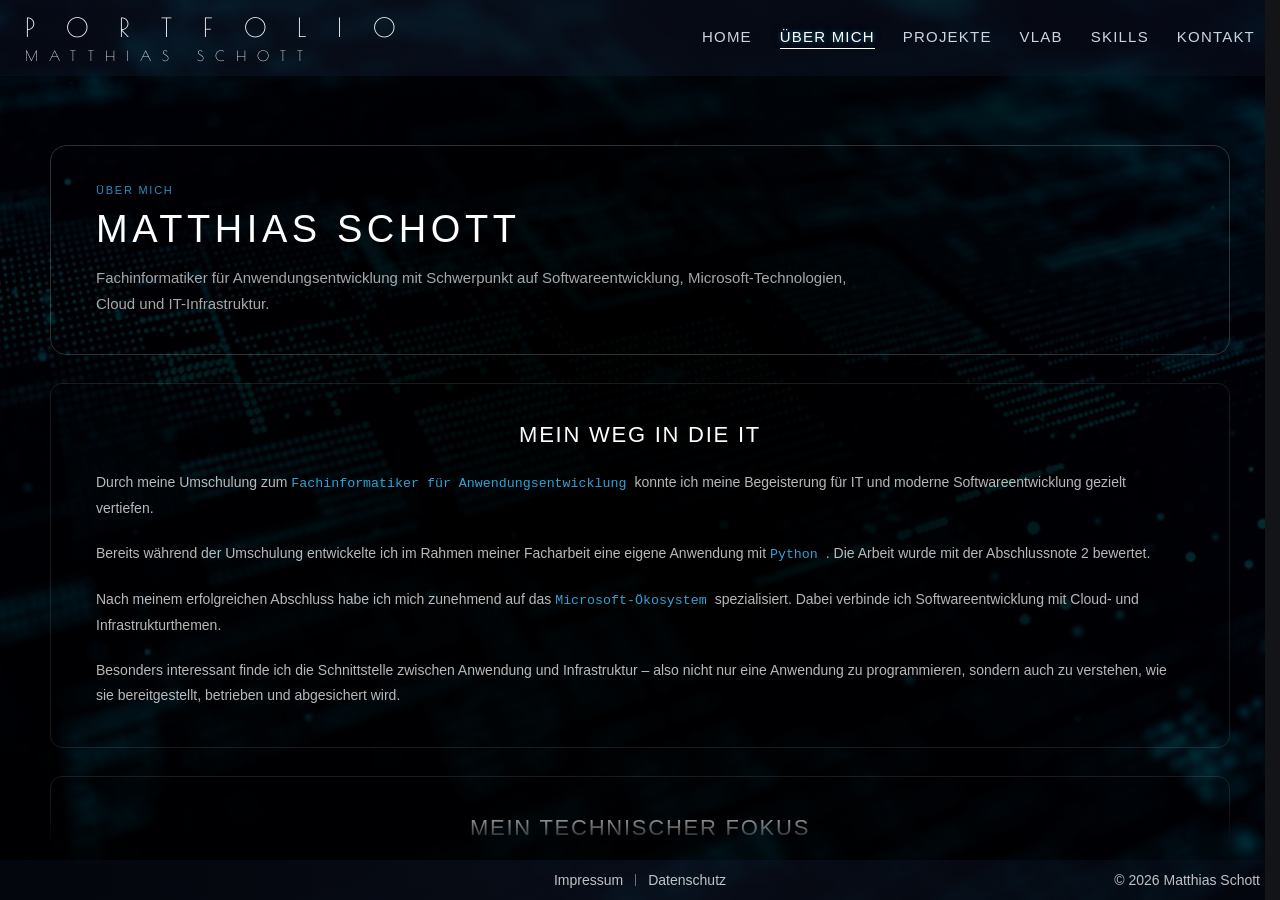
==== commit a9aad163: "reorganisation of stylesystem" ====
--- a/about.html
+++ b/about.html
@@ -33,11 +33,20 @@
 <body class="landing">
 
 
+<!-- =========================================================
+     HEADER
+========================================================= -->
+
 <header class="top-bar">
 
     <div class="title">
+
         Portfolio
-        <span>Matthias Schott</span>
+
+        <span>
+            Matthias Schott
+        </span>
+
     </div>
 
 
@@ -72,12 +81,20 @@
 
 </header>
 
+
+
+<!-- =========================================================
+     SCROLL AREA
+========================================================= -->
+
 <div class="scroll-area">
+
+
 <main class="about-detail">
 
 
     <!-- =====================================================
-         HEADER
+         ABOUT HEADER
     ====================================================== -->
 
     <section class="about-header glass">
@@ -90,15 +107,18 @@
                     ÜBER MICH
                 </div>
 
+
                 <h1>
                     Matthias Schott
                 </h1>
 
+
                 <p class="about-subtitle">
 
                     Fachinformatiker für Anwendungsentwicklung
                     mit Schwerpunkt auf Softwareentwicklung,
-                    Microsoft-Technologien, Cloud und IT-Infrastruktur.
+                    Microsoft-Technologien, Cloud und
+                    IT-Infrastruktur.
 
                 </p>
 
@@ -122,42 +142,51 @@
 
 
         <p>
+
             Durch meine Umschulung zum
-            <span class="tech-text">
+            <span class="tech">
                 Fachinformatiker für Anwendungsentwicklung
             </span>
             konnte ich meine Begeisterung für IT und moderne
             Softwareentwicklung gezielt vertiefen.
-        </p>
-
-
-        <p>
+
+        </p>
+
+
+        <p>
+
             Bereits während der Umschulung entwickelte ich im Rahmen
             meiner Facharbeit eine eigene Anwendung mit
-            <span class="tech-text">
+            <span class="tech">
                 Python
             </span>.
             Die Arbeit wurde mit der Abschlussnote 2 bewertet.
-        </p>
-
-
-        <p>
+
+        </p>
+
+
+        <p>
+
             Nach meinem erfolgreichen Abschluss habe ich mich
             zunehmend auf das
-            <span class="tech-text">
+            <span class="tech">
                 Microsoft-Ökosystem
             </span>
             spezialisiert.
             Dabei verbinde ich Softwareentwicklung mit
             Cloud- und Infrastrukturthemen.
-        </p>
-
-
-        <p>
-            Besonders interessant finde ich die Schnittstelle zwischen
-            Anwendung und Infrastruktur – also nicht nur eine Anwendung
-            zu programmieren, sondern auch zu verstehen, wie sie
-            bereitgestellt, betrieben und abgesichert wird.
+
+        </p>
+
+
+        <p>
+
+            Besonders interessant finde ich die Schnittstelle
+            zwischen Anwendung und Infrastruktur – also nicht nur
+            eine Anwendung zu programmieren, sondern auch zu
+            verstehen, wie sie bereitgestellt, betrieben und
+            abgesichert wird.
+
         </p>
 
     </section>
@@ -176,45 +205,53 @@
 
 
         <p>
+
             Mein aktueller Schwerpunkt liegt auf der Entwicklung
             moderner Anwendungen mit
-            <span class="tech-text">
+            <span class="tech">
                 C#
             </span>
             und
-            <span class="tech-text">
+            <span class="tech">
                 ASP.NET Core
             </span>.
-        </p>
-
-
-        <p>
+
+        </p>
+
+
+        <p>
+
             Ergänzend beschäftige ich mich mit
-            <span class="tech-text">
+            <span class="tech">
                 Microsoft Azure
             </span>,
-            <span class="tech-text">
+            <span class="tech">
                 Azure Functions
             </span>,
             Datenbanken und modernen Deployment-Prozessen.
-        </p>
-
-
-        <p>
+
+        </p>
+
+
+        <p>
+
             Parallel dazu erweitere ich meine Kenntnisse in
-            <span class="tech-text">
+            <span class="tech">
                 Windows Server
             </span>,
-            <span class="tech-text">
+            <span class="tech">
                 Active Directory
             </span>,
             Netzwerken und Virtualisierung.
-        </p>
-
-
-        <p>
+
+        </p>
+
+
+        <p>
+
             Mein Ziel ist es, langfristig beide Bereiche miteinander
             zu verbinden: Softwareentwicklung und Administration.
+
         </p>
 
     </section>
@@ -246,17 +283,19 @@
 
 
             <p>
+
                 Mit
-                <span class="tech-text">
+                <span class="tech">
                     C#
                 </span>
                 und
-                <span class="tech-text">
+                <span class="tech">
                     ASP.NET Core
                 </span>
                 entwickle ich Webanwendungen,
                 APIs und Backend-Systeme im
                 Microsoft-Umfeld.
+
             </p>
 
         </a>
@@ -281,15 +320,17 @@
 
 
             <p>
+
                 Ich beschäftige mich mit
-                <span class="tech-text">
+                <span class="tech">
                     Windows Server
                 </span>,
-                <span class="tech-text">
+                <span class="tech">
                     Active Directory
                 </span>,
                 Netzwerken und virtuellen
                 Umgebungen.
+
             </p>
 
         </a>
@@ -314,12 +355,14 @@
 
 
             <p>
-                <span class="tech-text">
+
+                <span class="tech">
                     Microsoft Azure
                 </span>
                 nutze ich für Deployment,
                 Hosting und serverlose
                 Cloud-Anwendungen meiner Projekte.
+
             </p>
 
         </a>
@@ -352,13 +395,16 @@
                 </h3>
 
                 <p>
+
                     Probleme strukturiert erfassen,
                     Ursachen analysieren und
                     technische Lösungen nachvollziehbar
                     entwickeln.
+
                 </p>
 
             </div>
+
 
 
             <!-- LERNORIENTIERT -->
@@ -370,12 +416,15 @@
                 </h3>
 
                 <p>
+
                     Neue Technologien praktisch ausprobieren
                     und Kenntnisse direkt in eigenen Projekten
                     anwenden.
+
                 </p>
 
             </div>
+
 
 
             <!-- GANZHEITLICH -->
@@ -387,9 +436,11 @@
                 </h3>
 
                 <p>
+
                     Anwendungen nicht isoliert betrachten,
                     sondern auch Deployment, Infrastruktur
                     und Betrieb berücksichtigen.
+
                 </p>
 
             </div>
@@ -413,27 +464,25 @@
 
 
         <p>
+
             Meine eigenen Projekte nutze ich gezielt dazu,
             meine Kenntnisse kontinuierlich auszubauen.
             Dabei entstehen Schritt für Schritt Anwendungen,
             Cloud-Dienste und virtuelle Testumgebungen.
-        </p>
-
-
-        <p>
+
+        </p>
+
+
+        <p>
+
             Besonders der Bereich
-            <span class="tech-text">
+            <span class="tech">
                 Azure
             </span>
-            sowie die Verbindung von
-            <span class="tech-text">
-                Softwareentwicklung
-            </span>
-            und
-            <span class="tech-text">
-                IT-Administration
-            </span>
-            soll künftig weiter ausgebaut werden.
+            sowie die Verbindung von Softwareentwicklung
+            und IT-Administration soll künftig weiter
+            ausgebaut werden.
+
         </p>
 
 
@@ -448,9 +497,14 @@
 
 
 </main>
+
 </div>
 
 
+
+<!-- =========================================================
+     FOOTER
+========================================================= -->
 
 <footer class="bottom-bar">
 
@@ -473,11 +527,14 @@
 
 
     <div class="footer-right">
+
         © 2026 Matthias Schott
+
     </div>
 
 </footer>
 
 
 </body>
+
 </html>
--- a/css/style.css
+++ b/css/style.css
@@ -1,8 +1,22 @@
+/* =========================================================
+   SCHRIFT
+========================================================= */
 @font-face {
     font-family: "Poiret One";
     src: url("../fonts/PoiretOne-Regular.ttf") format("truetype");
     font-weight: 400;
     font-style: normal;
+}
+
+.tech {
+    color: rgba(56, 189, 248, 0.85);
+
+    font-family:
+        Consolas,
+        "Courier New",
+        monospace;
+
+    font-size: 0.95em;
 }
 
 
@@ -774,408 +788,6 @@
 
 
 /* =========================================================
-   ABOUT – BASIC COMPONENTS
-========================================================= */
-
-.about-section {
-    width: 100%;
-
-    padding: 140px 40px 120px;
-
-    display: flex;
-
-    justify-content: center;
-}
-
-
-.about-container {
-    width: 100%;
-
-    max-width: 1400px;
-
-    display: flex;
-
-    flex-direction: column;
-
-    gap: 40px;
-}
-
-
-/* =========================================================
-   ABOUT CARDS
-========================================================= */
-
-.about-card {
-    padding: 40px 28px;
-
-    display: flex;
-
-    flex-direction: column;
-
-    align-items: center;
-
-    text-align: center;
-
-    gap: 20px;
-
-    border: 1px solid rgba(255, 255, 255, 0.10);
-
-    border-radius: 14px;
-
-    /*
-       Normale Kacheln bewegen sich NICHT.
-       Nur Rand, Hintergrund und Schatten ändern sich.
-    */
-
-    transition:
-        background 0.25s ease,
-        border-color 0.25s ease,
-        box-shadow 0.25s ease;
-}
-
-
-/* Normale Kachel */
-
-.about-card:hover {
-    background: rgba(20, 24, 31, 0.32);
-
-    border-color: rgba(56, 189, 248, 0.35);
-
-    box-shadow:
-        0 0 18px rgba(56, 189, 248, 0.10);
-}
-
-
-/* =========================================================
-   VERLINKTE ABOUT-KARTEN
-========================================================= */
-
-a.about-card {
-    text-decoration: none;
-
-    color: inherit;
-
-    cursor: pointer;
-
-    transition:
-        transform 0.25s ease,
-        background 0.25s ease,
-        border-color 0.25s ease,
-        box-shadow 0.25s ease;
-}
-
-
-a.about-card:hover {
-    transform: translateY(-4px);
-
-    background: rgba(20, 24, 31, 0.32);
-
-    border-color: rgba(56, 189, 248, 0.40);
-
-    box-shadow:
-        0 0 22px rgba(56, 189, 248, 0.14);
-}
-
-
-/* =========================================================
-   ABOUT CARD TEXT
-========================================================= */
-
-.about-card h2 {
-    font-size: 20px;
-
-    font-weight: 300;
-
-    letter-spacing: 0.08em;
-
-    text-transform: uppercase;
-}
-
-
-.about-card p {
-    font-size: 13px;
-
-    line-height: 1.7;
-
-    color: rgba(255, 255, 255, 0.70);
-}
-
-
-/* =========================================================
-   ABOUT INTRO
-========================================================= */
-
-.about-intro-card {
-    width: 100%;
-
-    max-width: 1400px;
-
-    padding: 50px;
-}
-
-
-.about-intro {
-    text-align: left;
-}
-
-
-.about-title {
-    font-size: 34px;
-
-    font-weight: 300;
-
-    text-align: left;
-
-    letter-spacing: 0.12em;
-
-    text-transform: uppercase;
-
-    margin-bottom: 24px;
-}
-
-
-.about-text {
-    max-width: 100%;
-
-    text-align: left;
-
-    margin: 0 auto 14px;
-
-    font-size: 15px;
-
-    line-height: 1.8;
-
-    color: rgba(255, 255, 255, 0.75);
-}
-
-
-/* =========================================================
-   ABOUT GRID
-========================================================= */
-
-.about-grid {
-    display: grid;
-
-    grid-template-columns: repeat(3, 1fr);
-
-    gap: 28px;
-}
-
-
-/* =========================================================
-   CONTACT
-========================================================= */
-
-.contact-section {
-    min-height: 100vh;
-
-    display: flex;
-
-    justify-content: center;
-    align-items: center;
-
-    padding: 120px 20px 100px;
-}
-
-
-.contact-card {
-    width: 100%;
-
-    max-width: 600px;
-
-    padding: 50px 45px;
-
-    text-align: center;
-}
-
-
-/* =========================================================
-   CONTACT TITLE
-========================================================= */
-
-.contact-title {
-    font-size: 32px;
-
-    font-weight: 300;
-
-    letter-spacing: 0.15em;
-
-    text-transform: uppercase;
-
-    margin-bottom: 20px;
-}
-
-
-.contact-intro {
-    color: rgba(255, 255, 255, 0.65);
-
-    font-size: 14px;
-
-    line-height: 1.7;
-
-    margin-bottom: 35px;
-}
-
-
-/* =========================================================
-   CONTACT FORM
-========================================================= */
-
-.contact-form {
-    display: flex;
-
-    flex-direction: column;
-
-    gap: 20px;
-
-    text-align: left;
-}
-
-
-.form-group {
-    display: flex;
-
-    flex-direction: column;
-
-    gap: 8px;
-}
-
-
-.form-group label {
-    font-size: 12px;
-
-    letter-spacing: 0.15em;
-
-    text-transform: uppercase;
-
-    color: rgba(255, 255, 255, 0.65);
-}
-
-
-.form-group input,
-.form-group textarea {
-    width: 100%;
-
-    padding: 12px 14px;
-
-    background: rgba(255, 255, 255, 0.04);
-
-    border: 1px solid rgba(255, 255, 255, 0.18);
-
-    border-radius: 8px;
-
-    color: #ffffff;
-
-    font-family: Arial, sans-serif;
-
-    font-size: 14px;
-
-    outline: none;
-
-    transition:
-        border-color 0.25s ease,
-        background 0.25s ease,
-        box-shadow 0.25s ease;
-}
-
-
-.form-group textarea {
-    resize: vertical;
-
-    min-height: 140px;
-}
-
-
-/* =========================================================
-   FORM FOCUS
-========================================================= */
-
-.form-group input:focus,
-.form-group textarea:focus {
-    border-color: rgba(56, 189, 248, 0.55);
-
-    background: rgba(255, 255, 255, 0.06);
-
-    box-shadow:
-        0 0 15px rgba(56, 189, 248, 0.12);
-}
-
-
-/* =========================================================
-   AUTOFILL
-========================================================= */
-
-input:-webkit-autofill,
-textarea:-webkit-autofill {
-    -webkit-text-fill-color: white;
-
-    -webkit-box-shadow:
-        0 0 0 1000px rgba(20, 24, 31, 0.95) inset;
-}
-
-
-/* =========================================================
-   CONTACT BUTTON
-========================================================= */
-
-.contact-button {
-    margin-top: 15px;
-
-    padding: 12px 30px;
-
-    align-self: center;
-
-    background: rgba(255, 255, 255, 0.04);
-
-    border: 1px solid rgba(255, 255, 255, 0.18);
-
-    border-radius: 10px;
-
-    color: #ffffff;
-
-    text-transform: uppercase;
-
-    letter-spacing: 0.15em;
-
-    font-size: 13px;
-
-    cursor: pointer;
-
-    transition:
-        background 0.25s ease,
-        border-color 0.25s ease,
-        box-shadow 0.25s ease;
-}
-
-
-.contact-button:hover {
-    background: rgba(255, 255, 255, 0.08);
-
-    border-color: rgba(56, 189, 248, 0.45);
-
-    box-shadow:
-        0 0 18px rgba(56, 189, 248, 0.18);
-}
-
-
-/* =========================================================
-   CONTACT SUCCESS
-========================================================= */
-
-.contact-success {
-    display: none;
-
-    margin-top: 30px;
-
-    color: rgba(255, 255, 255, 0.85);
-
-    font-size: 14px;
-
-    letter-spacing: 0.08em;
-}
-
-
-/* =========================================================
    LEGAL / DATENSCHUTZ / IMPRESSUM
 ========================================================= */
 
--- a/css/about.css
+++ b/css/about.css
@@ -20,7 +20,6 @@
 }
 
 
-
 /* =========================================================
    ABOUT HEADER
 ========================================================= */
@@ -30,6 +29,35 @@
     width: 100%;
 
     padding: 38px 45px;
+
+    border: 1px solid rgba(255, 255, 255, 0.18);
+
+    border-radius: 16px;
+
+    background: transparent;
+
+    backdrop-filter: blur(0px);
+    -webkit-backdrop-filter: blur(0px);
+
+    transition:
+        background 0.35s ease,
+        backdrop-filter 0.35s ease,
+        border-color 0.35s ease,
+        box-shadow 0.35s ease;
+}
+
+
+.about-header:hover {
+
+    background: rgba(20, 24, 31, 0.32);
+
+    backdrop-filter: blur(4px);
+    -webkit-backdrop-filter: blur(4px);
+
+    border-color: rgba(56, 189, 248, 0.25);
+
+    box-shadow:
+        0 0 18px rgba(56, 189, 248, 0.10);
 }
 
 
@@ -45,7 +73,6 @@
 }
 
 
-
 /* =========================================================
    CATEGORY
 ========================================================= */
@@ -55,7 +82,7 @@
     margin-bottom: 12px;
 
     color:
-        rgba(56,189,248,0.75);
+        rgba(56, 189, 248, 0.75);
 
     font-size: 11px;
 
@@ -65,7 +92,6 @@
 }
 
 
-
 /* =========================================================
    TITLE
 ========================================================= */
@@ -86,7 +112,6 @@
 }
 
 
-
 /* =========================================================
    SUBTITLE
 ========================================================= */
@@ -98,7 +123,7 @@
     margin: 0;
 
     color:
-        rgba(255,255,255,0.65);
+        rgba(255, 255, 255, 0.65);
 
     font-size: 15px;
 
@@ -106,7 +131,6 @@
 }
 
 
-
 /* =========================================================
    GENERIC ABOUT CARD
 ========================================================= */
@@ -127,33 +151,47 @@
 
     min-height: 0;
 
-    border: 1px solid rgba(255,255,255,0.10);
+    border: 1px solid rgba(255, 255, 255, 0.10);
 
     border-radius: 12px;
 
-    background: rgba(255,255,255,0.015);
+    /*
+       WICHTIG:
+       Normalzustand vollständig transparent.
+       Kein Blur und kein Hintergrund.
+    */
+
+    background: transparent;
+
+    backdrop-filter: blur(0px);
+    -webkit-backdrop-filter: blur(0px);
 
     transition:
+        background 0.35s ease,
+        backdrop-filter 0.35s ease,
         border-color 0.25s ease,
-        background 0.25s ease;
-}
-
+        box-shadow 0.25s ease;
+}
 
 
 /* =========================================================
    NORMAL CARD HOVER
-   Normale Cards bewegen sich NICHT
 ========================================================= */
 
 .about-card:hover {
 
+    background:
+        rgba(20, 24, 31, 0.32);
+
+    backdrop-filter: blur(4px);
+    -webkit-backdrop-filter: blur(4px);
+
     border-color:
-        rgba(56,189,248,0.30);
-
-    background:
-        rgba(255,255,255,0.025);
-}
-
+        rgba(56, 189, 248, 0.30);
+
+    box-shadow:
+        0 0 18px rgba(56, 189, 248, 0.10);
+}
 
 
 /* =========================================================
@@ -178,7 +216,6 @@
 }
 
 
-
 /* =========================================================
    CARD TEXT
 ========================================================= */
@@ -188,7 +225,7 @@
     margin: 0;
 
     color:
-        rgba(255,255,255,0.72);
+        rgba(255, 255, 255, 0.72);
 
     font-size: 14px;
 
@@ -202,7 +239,6 @@
 }
 
 
-
 /* =========================================================
    TECHNICAL TERMS
 ========================================================= */
@@ -210,11 +246,10 @@
 .tech-text {
 
     color:
-        rgba(56,189,248,0.85);
+        rgba(56, 189, 248, 0.85);
 
     font-weight: 400;
 }
-
 
 
 /* =========================================================
@@ -234,7 +269,6 @@
 }
 
 
-
 /* =========================================================
    ABOUT GRID CARDS
 ========================================================= */
@@ -252,7 +286,7 @@
 .about-grid .about-card > p {
 
     color:
-        rgba(255,255,255,0.65);
+        rgba(255, 255, 255, 0.65);
 
     font-size: 13px;
 
@@ -260,10 +294,8 @@
 }
 
 
-
-/* =========================================================
-   CLICKABLE CARD
-   Nur verlinkte Cards bewegen sich
+/* =========================================================
+   CLICKABLE ABOUT CARDS
 ========================================================= */
 
 .about-card-link {
@@ -275,10 +307,11 @@
     color: inherit;
 
     transition:
+        transform 0.25s ease,
+        background 0.35s ease,
+        backdrop-filter 0.35s ease,
         border-color 0.25s ease,
-        background 0.25s ease,
-        box-shadow 0.25s ease,
-        transform 0.25s ease;
+        box-shadow 0.25s ease;
 }
 
 
@@ -287,16 +320,19 @@
     transform:
         translateY(-3px);
 
+    background:
+        rgba(20, 24, 31, 0.32);
+
+    backdrop-filter: blur(4px);
+    -webkit-backdrop-filter: blur(4px);
+
     border-color:
-        rgba(56,189,248,0.45);
-
-    background:
-        rgba(255,255,255,0.025);
+        rgba(56, 189, 248, 0.45);
 
     box-shadow:
-        0 8px 25px rgba(0,0,0,0.25);
-}
-
+        0 8px 25px rgba(0, 0, 0, 0.25),
+        0 0 18px rgba(56, 189, 248, 0.10);
+}
 
 
 /* =========================================================
@@ -312,6 +348,27 @@
     object-fit: contain;
 
     margin-bottom: 8px;
+
+    opacity: 0.7;
+
+    filter: grayscale(50%);
+
+    transition:
+        opacity 0.25s ease,
+        filter 0.25s ease,
+        transform 0.25s ease;
+}
+
+
+.about-card:hover .about-logo {
+
+    opacity: 1;
+
+    filter:
+        grayscale(0%)
+        drop-shadow(
+            0 0 10px rgba(56, 189, 248, 0.22)
+        );
 }
 
 
@@ -337,7 +394,6 @@
 
     height: 62px;
 }
-
 
 
 /* =========================================================
@@ -359,7 +415,6 @@
 }
 
 
-
 /* =========================================================
    FEATURE
 ========================================================= */
@@ -368,103 +423,115 @@
 
     padding: 24px 22px;
 
-    border: 1px solid rgba(255,255,255,0.10);
+    border: 1px solid rgba(255, 255, 255, 0.10);
 
     border-radius: 12px;
 
-    background: rgba(255,255,255,0.015);
+    /*
+       Auch Features sind im Normalzustand
+       vollständig transparent.
+    */
+
+    background: transparent;
+
+    backdrop-filter: blur(0px);
+    -webkit-backdrop-filter: blur(0px);
 
     transition:
+        background 0.35s ease,
+        backdrop-filter 0.35s ease,
         border-color 0.25s ease,
-        background 0.25s ease;
-}
-
+        box-shadow 0.25s ease;
+}
 
 
 /* =========================================================
    FEATURE HOVER
-   Auch diese Kacheln bleiben statisch
 ========================================================= */
 
 .about-feature:hover {
 
+    background:
+        rgba(20, 24, 31, 0.32);
+
+    backdrop-filter: blur(4px);
+    -webkit-backdrop-filter: blur(4px);
+
     border-color:
-        rgba(56,189,248,0.30);
+        rgba(56, 189, 248, 0.30);
+
+    box-shadow:
+        0 0 18px rgba(56, 189, 248, 0.10);
+}
+
+
+.about-feature h3 {
+
+    margin: 0 0 10px;
+
+    color: #ffffff;
+
+    font-size: 15px;
+
+    font-weight: 400;
+
+    letter-spacing: 0.06em;
+
+    text-transform: uppercase;
+}
+
+
+.about-feature p {
+
+    margin: 0;
+
+    color:
+        rgba(255, 255, 255, 0.65);
+
+    font-size: 13px;
+
+    line-height: 1.7;
+}
+
+
+/* =========================================================
+   OUTLOOK
+========================================================= */
+
+.about-outlook {
+
+    align-items: center;
+
+    text-align: center;
+}
+
+
+.about-outlook > p {
+
+    max-width: 800px;
+
+    text-align: center;
+}
+
+
+/* =========================================================
+   BUTTON
+========================================================= */
+
+.about-button {
+
+    display: inline-block;
+
+    margin-top: 8px;
+
+    padding: 12px 28px;
+
+    border: 1px solid rgba(255, 255, 255, 0.14);
+
+    border-radius: 10px;
 
     background:
-        rgba(255,255,255,0.025);
-}
-
-
-.about-feature h3 {
-
-    margin: 0 0 10px;
-
-    color: #ffffff;
-
-    font-size: 15px;
-
-    font-weight: 400;
-
-    letter-spacing: 0.06em;
-
-    text-transform: uppercase;
-}
-
-
-.about-feature p {
-
-    margin: 0;
-
-    color:
-        rgba(255,255,255,0.65);
-
-    font-size: 13px;
-
-    line-height: 1.7;
-}
-
-
-
-/* =========================================================
-   OUTLOOK
-========================================================= */
-
-.about-outlook {
-
-    align-items: center;
-
-    text-align: center;
-}
-
-
-.about-outlook > p {
-
-    max-width: 800px;
-
-    text-align: center;
-}
-
-
-
-/* =========================================================
-   BUTTON
-========================================================= */
-
-.about-button {
-
-    display: inline-block;
-
-    margin-top: 8px;
-
-    padding: 12px 28px;
-
-    border: 1px solid rgba(255,255,255,0.14);
-
-    border-radius: 10px;
-
-    background:
-        rgba(255,255,255,0.03);
+        rgba(255, 255, 255, 0.03);
 
     color: #ffffff;
 
@@ -487,20 +554,19 @@
 .about-button:hover {
 
     background:
-        rgba(255,255,255,0.07);
+        rgba(255, 255, 255, 0.07);
 
     border-color:
-        rgba(56,189,248,0.45);
+        rgba(56, 189, 248, 0.45);
 
     box-shadow:
-        0 0 18px rgba(56,189,248,0.14);
+        0 0 18px rgba(56, 189, 248, 0.14);
 
     transform:
         translateY(-2px);
 }
 
 
-
 /* =========================================================
    TABLET
 ========================================================= */
@@ -521,6 +587,14 @@
     }
 
 
+    .about-header-content {
+
+        flex-direction: column;
+
+        align-items: flex-start;
+    }
+
+
     .about-grid {
 
         grid-template-columns:
@@ -537,7 +611,6 @@
 }
 
 
-
 /* =========================================================
    SMARTPHONE
 ========================================================= */
@@ -560,6 +633,12 @@
     }
 
 
+    .about-header-content {
+
+        gap: 20px;
+    }
+
+
     .about-card {
 
         padding:
